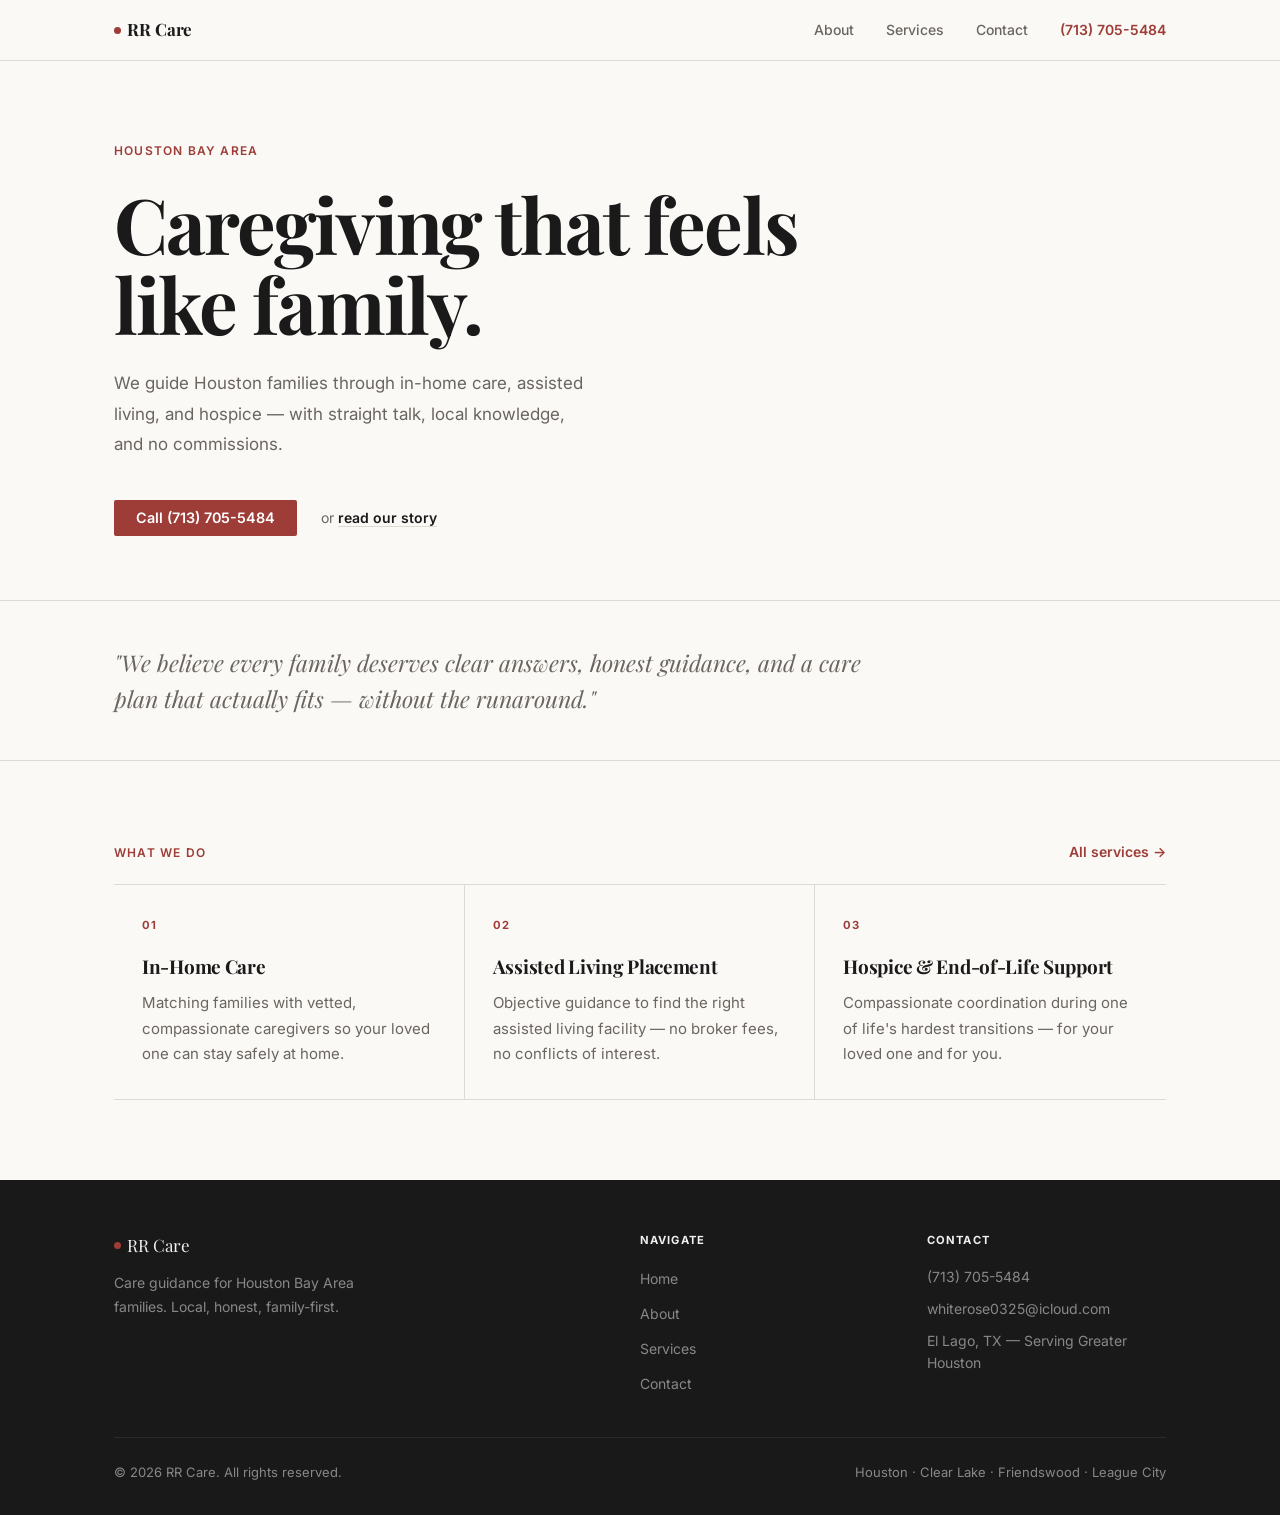
==== index.html @ 2199e76c "Redesign: clean editorial layout replacing Tailwind vibe-code aesthetic Rewrote all HTML and CSS fro" ====
<!DOCTYPE html>
<html lang="en">
<head>
  <meta charset="UTF-8" />
  <meta name="viewport" content="width=device-width, initial-scale=1.0" />
  <title>RR Care — Houston Senior Care Specialists</title>
  <meta name="description" content="RR Care connects Houston families with trusted in-home care, assisted living, and hospice support. Family-guided, locally rooted." />
  <meta name="robots" content="index, follow" />
  <link rel="preconnect" href="https://fonts.googleapis.com" />
  <link rel="preconnect" href="https://fonts.gstatic.com" crossorigin />
  <link href="https://fonts.googleapis.com/css2?family=Playfair+Display:ital,wght@0,700;0,800;1,400;1,700&family=Inter:wght@400;500;600&display=swap" rel="stylesheet" />
  <link rel="stylesheet" href="style.css" />
  <script type="application/ld+json">
  {
    "@context": "https://schema.org",
    "@type": "LocalBusiness",
    "name": "RR Care",
    "description": "Senior care guidance for Houston Bay Area families.",
    "telephone": "+17137055484",
    "email": "whiterose0325@icloud.com",
    "address": {
      "@type": "PostalAddress",
      "addressLocality": "El Lago",
      "addressRegion": "TX",
      "addressCountry": "US"
    },
    "areaServed": "Greater Houston"
  }
  </script>
</head>
<body>

  <nav class="nav">
    <div class="container">
      <div class="nav__row">
        <a href="index.html" class="nav__logo">
          <span class="nav__dot"></span>RR Care
        </a>
        <div class="nav__links">
          <a href="about.html" class="nav__link">About</a>
          <a href="services.html" class="nav__link">Services</a>
          <a href="contact.html" class="nav__link">Contact</a>
          <a href="tel:+17137055484" class="nav__phone">(713) 705-5484</a>
        </div>
        <button class="nav__toggle" id="menuBtn" aria-label="Open menu">
          <span></span><span></span><span></span>
        </button>
      </div>
      <div class="nav__mobile" id="mobileMenu">
        <a href="about.html" class="nav__mobile-link">About</a>
        <a href="services.html" class="nav__mobile-link">Services</a>
        <a href="contact.html" class="nav__mobile-link">Contact</a>
        <a href="tel:+17137055484" class="nav__mobile-link">(713) 705-5484</a>
      </div>
    </div>
  </nav>

  <main>

    <section class="hero">
      <div class="container">
        <p class="eyebrow hero__eyebrow">Houston Bay Area</p>
        <h1 class="hero__h1">Caregiving that feels like family.</h1>
        <p class="hero__sub">We guide Houston families through in-home care, assisted living, and hospice — with straight talk, local knowledge, and no commissions.</p>
        <div class="hero__actions">
          <a href="tel:+17137055484" class="btn btn-primary">Call (713) 705-5484</a>
          <span class="hero__or">or <a href="about.html">read our story</a></span>
        </div>
      </div>
    </section>

    <section class="mission">
      <div class="container">
        <p class="mission__quote">"We believe every family deserves clear answers, honest guidance, and a care plan that actually fits — without the runaround."</p>
      </div>
    </section>

    <section class="section">
      <div class="container">
        <div class="svcs-hdr">
          <span class="eyebrow">What we do</span>
          <a href="services.html" class="btn-ghost">All services</a>
        </div>
        <div class="services-grid">
          <div class="svc-card">
            <p class="svc-card__num">01</p>
            <h3 class="svc-card__title">In-Home Care</h3>
            <p class="svc-card__desc">Matching families with vetted, compassionate caregivers so your loved one can stay safely at home.</p>
          </div>
          <div class="svc-card">
            <p class="svc-card__num">02</p>
            <h3 class="svc-card__title">Assisted Living Placement</h3>
            <p class="svc-card__desc">Objective guidance to find the right assisted living facility — no broker fees, no conflicts of interest.</p>
          </div>
          <div class="svc-card">
            <p class="svc-card__num">03</p>
            <h3 class="svc-card__title">Hospice &amp; End-of-Life Support</h3>
            <p class="svc-card__desc">Compassionate coordination during one of life's hardest transitions — for your loved one and for you.</p>
          </div>
        </div>
      </div>
    </section>

  </main>

  <footer class="footer">
    <div class="container">
      <div class="footer__grid">
        <div>
          <div class="footer__brand"><span class="footer__dot"></span>RR Care</div>
          <p class="footer__tagline">Care guidance for Houston Bay Area families. Local, honest, family-first.</p>
        </div>
        <div>
          <p class="footer__hd">Navigate</p>
          <ul class="footer__links">
            <li><a href="index.html" class="footer__link">Home</a></li>
            <li><a href="about.html" class="footer__link">About</a></li>
            <li><a href="services.html" class="footer__link">Services</a></li>
            <li><a href="contact.html" class="footer__link">Contact</a></li>
          </ul>
        </div>
        <div>
          <p class="footer__hd">Contact</p>
          <div class="footer__contact">
            <p class="footer__contact-row"><a href="tel:+17137055484">(713) 705-5484</a></p>
            <p class="footer__contact-row"><a href="mailto:whiterose0325@icloud.com">whiterose0325@icloud.com</a></p>
            <p class="footer__contact-row">El Lago, TX &mdash; Serving Greater Houston</p>
          </div>
        </div>
      </div>
      <div class="footer__bottom">
        <p>&copy; <span id="year"></span> RR Care. All rights reserved.</p>
        <p>Houston &middot; Clear Lake &middot; Friendswood &middot; League City</p>
      </div>
    </div>
  </footer>

  <script>
    document.getElementById('year').textContent = new Date().getFullYear();
    document.getElementById('menuBtn').addEventListener('click', function () {
      document.getElementById('mobileMenu').classList.toggle('open');
    });
  </script>
</body>
</html>
---- style.css ----
/* ================================================
   RR Care — Design System
   Clean editorial layout, no framework dependency
   ================================================ */

:root {
  --bg:          #FAF9F6;
  --bg-warm:     #F2EDE6;
  --text:        #1A1A1A;
  --text-muted:  #6B6560;
  --accent:      #9E3D37;
  --accent-dark: #7D302B;
  --border:      #DDD9D3;
  --white:       #FFFFFF;

  --font-display: 'Playfair Display', Georgia, serif;
  --font-body:    'Inter', system-ui, -apple-system, sans-serif;

  --max-w:       1100px;
  --gap-section: 5rem;
}

/* ---- Reset ---- */
*, *::before, *::after { box-sizing: border-box; margin: 0; padding: 0; }
html { font-size: 16px; scroll-behavior: smooth; }
body {
  font-family: var(--font-body);
  color: var(--text);
  background: var(--bg);
  line-height: 1.6;
  -webkit-font-smoothing: antialiased;
}
img, svg { display: block; max-width: 100%; }
a { color: inherit; text-decoration: none; }
ul { list-style: none; }
button { cursor: pointer; border: none; background: none; font: inherit; }
h1, h2, h3, h4 {
  font-family: var(--font-display);
  line-height: 1.1;
  font-weight: 700;
  letter-spacing: -0.015em;
}

/* ---- Utilities ---- */
.eyebrow {
  font-size: 0.75rem;
  font-weight: 600;
  letter-spacing: 0.1em;
  text-transform: uppercase;
  color: var(--accent);
}
.muted  { color: var(--text-muted); }
.small  { font-size: 0.875rem; }
.container {
  max-width: var(--max-w);
  margin: 0 auto;
  padding: 0 1.5rem;
}
.section    { padding: var(--gap-section) 0; }
.section-sm { padding: 2.5rem 0; }
.divider    { border: none; border-top: 1px solid var(--border); }

/* ================================================
   Navigation
   ================================================ */
.nav {
  position: sticky;
  top: 0;
  z-index: 50;
  background: var(--bg);
  border-bottom: 1px solid var(--border);
}
.nav__row {
  display: flex;
  align-items: center;
  justify-content: space-between;
  height: 3.75rem;
}
.nav__logo {
  font-family: var(--font-display);
  font-size: 1.0625rem;
  font-weight: 700;
  letter-spacing: -0.01em;
  display: flex;
  align-items: center;
  gap: 0.4rem;
}
.nav__dot {
  width: 7px; height: 7px;
  border-radius: 50%;
  background: var(--accent);
  flex-shrink: 0;
}
.nav__links {
  display: flex;
  align-items: center;
  gap: 2rem;
}
.nav__link {
  font-size: 0.875rem;
  font-weight: 500;
  color: var(--text-muted);
  transition: color 0.15s;
}
.nav__link:hover, .nav__link.active { color: var(--text); }
.nav__phone {
  font-size: 0.875rem;
  font-weight: 600;
  color: var(--accent);
  transition: opacity 0.15s;
}
.nav__phone:hover { opacity: 0.75; }
.nav__toggle {
  display: none;
  flex-direction: column;
  justify-content: center;
  gap: 5px;
  width: 2rem; height: 2rem;
  padding: 4px;
}
.nav__toggle span { display: block; height: 1.5px; background: var(--text); }
.nav__mobile {
  display: none;
  flex-direction: column;
  border-top: 1px solid var(--border);
  padding: 0.75rem 0;
}
.nav__mobile.open { display: flex; }
.nav__mobile-link {
  padding: 0.625rem 0;
  font-size: 0.9375rem;
  font-weight: 500;
  color: var(--text-muted);
  border-bottom: 1px solid var(--border);
  transition: color 0.15s;
}
.nav__mobile-link:hover { color: var(--text); }
.nav__mobile-link:last-child {
  border-bottom: none;
  color: var(--accent);
  font-weight: 600;
}

@media (max-width: 680px) {
  .nav__links { display: none; }
  .nav__toggle { display: flex; }
}

/* ================================================
   Buttons
   ================================================ */
.btn {
  display: inline-flex;
  align-items: center;
  gap: 0.5rem;
  padding: 0.6875rem 1.375rem;
  font-size: 0.9rem;
  font-weight: 600;
  line-height: 1;
  border-radius: 2px;
  transition: background 0.15s, color 0.15s, border-color 0.15s;
}
.btn-primary { background: var(--accent); color: var(--white); }
.btn-primary:hover { background: var(--accent-dark); }
.btn-outline { border: 1.5px solid var(--text); color: var(--text); }
.btn-outline:hover { background: var(--text); color: var(--white); }
.btn-ghost {
  font-size: 0.875rem;
  font-weight: 600;
  color: var(--accent);
  transition: opacity 0.15s;
}
.btn-ghost::after { content: ' \2192'; }
.btn-ghost:hover { opacity: 0.7; }

/* ================================================
   Hero
   ================================================ */
.hero {
  padding: 5rem 0 4rem;
  border-bottom: 1px solid var(--border);
}
.hero__eyebrow { margin-bottom: 1.5rem; }
.hero__h1 {
  font-size: clamp(2.75rem, 6vw, 5rem);
  line-height: 1.04;
  letter-spacing: -0.025em;
  max-width: 14ch;
  margin-bottom: 1.5rem;
}
.hero__sub {
  font-size: 1.0625rem;
  color: var(--text-muted);
  max-width: 44ch;
  line-height: 1.8;
  margin-bottom: 2.5rem;
}
.hero__actions {
  display: flex;
  align-items: center;
  gap: 1.5rem;
  flex-wrap: wrap;
}
.hero__or {
  font-size: 0.875rem;
  color: var(--text-muted);
}
.hero__or a {
  font-weight: 600;
  color: var(--text);
  text-decoration: underline;
  text-decoration-color: var(--border);
  text-underline-offset: 3px;
}
.hero__or a:hover { color: var(--accent); }

/* ================================================
   Mission strip
   ================================================ */
.mission {
  padding: 2.75rem 0;
  border-bottom: 1px solid var(--border);
}
.mission__quote {
  font-family: var(--font-display);
  font-style: italic;
  font-size: clamp(1.125rem, 2.5vw, 1.4375rem);
  color: var(--text-muted);
  max-width: 60ch;
  line-height: 1.55;
}

/* ================================================
   Services preview (homepage)
   ================================================ */
.svcs-hdr {
  display: flex;
  align-items: baseline;
  justify-content: space-between;
  padding-bottom: 1.25rem;
  border-bottom: 1px solid var(--border);
  flex-wrap: wrap;
  gap: 1rem;
}
.services-grid {
  display: grid;
  grid-template-columns: repeat(3, 1fr);
}
.svc-card {
  padding: 2rem 1.75rem;
  border-right: 1px solid var(--border);
  border-bottom: 1px solid var(--border);
  transition: background 0.18s;
}
.svc-card:last-child { border-right: none; }
.svc-card:hover { background: var(--bg-warm); }
.svc-card__num {
  font-size: 0.7rem;
  font-weight: 700;
  letter-spacing: 0.1em;
  color: var(--accent);
  margin-bottom: 1.25rem;
}
.svc-card__title {
  font-family: var(--font-display);
  font-size: 1.1875rem;
  margin-bottom: 0.75rem;
  line-height: 1.25;
}
.svc-card__desc {
  font-size: 0.9375rem;
  color: var(--text-muted);
  line-height: 1.7;
}

/* ================================================
   Page header (inner pages)
   ================================================ */
.page-hdr {
  padding: 3.5rem 0 3rem;
  border-bottom: 1px solid var(--border);
}
.breadcrumb {
  font-size: 0.8125rem;
  color: var(--text-muted);
  margin-bottom: 1.125rem;
  display: flex;
  align-items: center;
  gap: 0.5rem;
}
.breadcrumb a:hover { color: var(--text); }
.page-hdr__h1 {
  font-size: clamp(2rem, 4vw, 3.125rem);
  letter-spacing: -0.02em;
  max-width: 18ch;
  line-height: 1.08;
}
.page-hdr__sub {
  margin-top: 1rem;
  font-size: 1.0625rem;
  color: var(--text-muted);
  max-width: 50ch;
  line-height: 1.75;
}

/* ================================================
   About page
   ================================================ */
.founder-grid {
  display: grid;
  grid-template-columns: 1fr 1fr;
  gap: 4.5rem;
  align-items: start;
}
.founder-label {
  font-size: 0.75rem;
  font-weight: 600;
  letter-spacing: 0.1em;
  text-transform: uppercase;
  color: var(--accent);
  margin-bottom: 1.25rem;
}
.founder-h2 {
  font-size: clamp(1.5rem, 3vw, 2.125rem);
  margin-bottom: 1.5rem;
}
.founder-body {
  font-size: 1rem;
  color: var(--text-muted);
  line-height: 1.85;
}
.founder-body p + p { margin-top: 1.25rem; }
.founder-img {
  aspect-ratio: 3 / 4;
  background: var(--bg-warm);
  border: 1px solid var(--border);
  display: flex;
  align-items: center;
  justify-content: center;
  font-size: 0.875rem;
  color: var(--text-muted);
  text-align: center;
  padding: 2rem;
}

.values-grid {
  display: grid;
  grid-template-columns: 1fr 1fr;
  border-top: 1px solid var(--border);
  border-left: 1px solid var(--border);
}
.values-hdr {
  display: flex;
  align-items: baseline;
  justify-content: space-between;
  margin-bottom: 2.5rem;
  flex-wrap: wrap;
  gap: 1rem;
}
.values-hdr h2 { font-size: clamp(1.5rem, 3vw, 2.125rem); }
.val-item {
  padding: 2.25rem 2rem;
  border-right: 1px solid var(--border);
  border-bottom: 1px solid var(--border);
}
.val-item__num {
  font-size: 0.7rem;
  font-weight: 700;
  letter-spacing: 0.1em;
  color: var(--accent);
  margin-bottom: 1rem;
}
.val-item__title {
  font-family: var(--font-display);
  font-size: 1.125rem;
  margin-bottom: 0.625rem;
}
.val-item__desc {
  font-size: 0.9375rem;
  color: var(--text-muted);
  line-height: 1.7;
}

/* ================================================
   Services page
   ================================================ */
.service-list {
  display: grid;
  grid-template-columns: 1fr 1fr;
  border-top: 1px solid var(--border);
  border-left: 1px solid var(--border);
}
.svc-item {
  padding: 2.25rem 2rem;
  border-right: 1px solid var(--border);
  border-bottom: 1px solid var(--border);
  transition: background 0.18s;
}
.svc-item:hover { background: var(--bg-warm); }
.svc-item__title {
  font-family: var(--font-display);
  font-size: 1.25rem;
  margin-bottom: 0.875rem;
}
.svc-item__desc {
  font-size: 0.9375rem;
  color: var(--text-muted);
  line-height: 1.75;
  margin-bottom: 1.25rem;
}
.svc-item__for-label {
  font-size: 0.7rem;
  font-weight: 700;
  letter-spacing: 0.1em;
  text-transform: uppercase;
  color: var(--text-muted);
  margin-bottom: 0.375rem;
}
.svc-item__for-text {
  font-size: 0.875rem;
  color: var(--text);
  line-height: 1.55;
}

/* ================================================
   CTA banner (dark)
   ================================================ */
.cta-dark { background: #1A1A1A; padding: 4rem 0; }
.cta-dark__inner {
  display: flex;
  align-items: center;
  justify-content: space-between;
  gap: 2rem;
  flex-wrap: wrap;
}
.cta-dark__h2 {
  font-family: var(--font-display);
  font-size: clamp(1.5rem, 3vw, 2.125rem);
  color: #F5F5F5;
  margin-bottom: 0.5rem;
}
.cta-dark__sub { color: #888; font-size: 0.9375rem; }

/* ================================================
   Contact page
   ================================================ */
.contact-layout {
  display: grid;
  grid-template-columns: 1fr 1fr;
  gap: 5rem;
  align-items: start;
}
.contact-label {
  font-size: 0.75rem;
  font-weight: 600;
  letter-spacing: 0.1em;
  text-transform: uppercase;
  color: var(--text-muted);
  margin-bottom: 0.5rem;
}
.contact-phone {
  font-family: var(--font-display);
  font-size: clamp(2rem, 4vw, 2.875rem);
  font-weight: 700;
  color: var(--accent);
  letter-spacing: -0.025em;
  line-height: 1;
  margin-bottom: 0.625rem;
}
.contact-phone a:hover { opacity: 0.8; }
.contact-avail {
  font-size: 0.9375rem;
  color: var(--text-muted);
  margin-bottom: 2.5rem;
}

.steps { display: flex; flex-direction: column; }
.step {
  display: grid;
  grid-template-columns: 2.5rem 1fr;
  gap: 0.875rem;
  padding: 1.25rem 0;
  border-bottom: 1px solid var(--border);
}
.step:first-child { border-top: 1px solid var(--border); }
.step__num {
  font-size: 0.7rem;
  font-weight: 700;
  letter-spacing: 0.08em;
  color: var(--accent);
  padding-top: 3px;
}
.step__title { font-weight: 600; font-size: 0.9375rem; margin-bottom: 0.25rem; }
.step__desc { font-size: 0.875rem; color: var(--text-muted); line-height: 1.65; }

.form-section-label {
  font-size: 0.75rem;
  font-weight: 600;
  letter-spacing: 0.1em;
  text-transform: uppercase;
  color: var(--text-muted);
  margin-bottom: 1.5rem;
}
.contact-form { display: flex; flex-direction: column; gap: 1.25rem; }
.field { display: flex; flex-direction: column; gap: 0.375rem; }
.label { font-size: 0.8125rem; font-weight: 600; letter-spacing: 0.02em; }
.label-opt { font-weight: 400; color: #bbb; }
.input, .textarea {
  width: 100%;
  padding: 0.75rem 1rem;
  font-size: 0.9375rem;
  font-family: var(--font-body);
  color: var(--text);
  background: var(--white);
  border: 1.5px solid var(--border);
  border-radius: 2px;
  outline: none;
  appearance: none;
  transition: border-color 0.15s;
}
.input:focus, .textarea:focus { border-color: var(--text); }
.textarea { resize: vertical; min-height: 7rem; line-height: 1.6; }
.input::placeholder, .textarea::placeholder { color: #bbb; }
.btn-submit { width: 100%; justify-content: center; }
.form-note {
  font-size: 0.8125rem;
  color: var(--text-muted);
  text-align: center;
}
.form-success {
  display: none;
  padding: 2.5rem 2rem;
  border: 1.5px solid var(--border);
  text-align: center;
}
.form-success.visible { display: block; }
.form-success__title {
  font-family: var(--font-display);
  font-size: 1.375rem;
  margin-bottom: 0.5rem;
}

.areas {
  border-top: 1px solid var(--border);
  padding: 2rem 0;
}
.areas__label {
  font-size: 0.75rem;
  font-weight: 600;
  letter-spacing: 0.1em;
  text-transform: uppercase;
  color: var(--text-muted);
  margin-bottom: 0.75rem;
}
.areas__list {
  font-size: 0.9375rem;
  color: var(--text-muted);
  line-height: 1.7;
}

/* ================================================
   Footer
   ================================================ */
.footer { background: #191919; color: #888; padding: 3.25rem 0 2rem; }
.footer__grid {
  display: grid;
  grid-template-columns: 2fr 1fr 1fr;
  gap: 3rem;
  padding-bottom: 2.5rem;
  border-bottom: 1px solid #2A2A2A;
  margin-bottom: 1.5rem;
}
.footer__brand {
  font-family: var(--font-display);
  font-size: 1.0625rem;
  color: #F0F0F0;
  margin-bottom: 0.75rem;
  display: flex;
  align-items: center;
  gap: 0.4rem;
}
.footer__dot { width: 7px; height: 7px; border-radius: 50%; background: var(--accent); }
.footer__tagline { font-size: 0.875rem; line-height: 1.7; max-width: 28ch; }
.footer__hd {
  font-size: 0.7rem;
  font-weight: 700;
  letter-spacing: 0.1em;
  text-transform: uppercase;
  color: #F0F0F0;
  margin-bottom: 1rem;
}
.footer__links { display: flex; flex-direction: column; gap: 0.6rem; }
.footer__link { font-size: 0.875rem; transition: color 0.15s; }
.footer__link:hover { color: #F0F0F0; }
.footer__contact { display: flex; flex-direction: column; gap: 0.6rem; }
.footer__contact-row { font-size: 0.875rem; line-height: 1.6; }
.footer__contact-row a:hover { color: #F0F0F0; }
.footer__bottom {
  display: flex;
  justify-content: space-between;
  align-items: center;
  font-size: 0.8125rem;
  flex-wrap: wrap;
  gap: 0.5rem;
}

/* ================================================
   Responsive
   ================================================ */
@media (max-width: 860px) {
  .founder-grid { grid-template-columns: 1fr; gap: 2.5rem; }
  .contact-layout { grid-template-columns: 1fr; gap: 3rem; }
  .footer__grid { grid-template-columns: 1fr 1fr; }
  .footer__grid > :first-child { grid-column: 1 / -1; }
}

@media (max-width: 600px) {
  :root { --gap-section: 3rem; }
  .services-grid { grid-template-columns: 1fr; }
  .svc-card { border-right: none; }
  .service-list { grid-template-columns: 1fr; }
  .svc-item { border-right: none; }
  .values-grid { grid-template-columns: 1fr; }
  .val-item { border-right: none; }
  .hero__actions { flex-direction: column; align-items: flex-start; gap: 1rem; }
  .footer__grid { grid-template-columns: 1fr; gap: 2rem; }
  .cta-dark__inner { flex-direction: column; align-items: flex-start; }
}
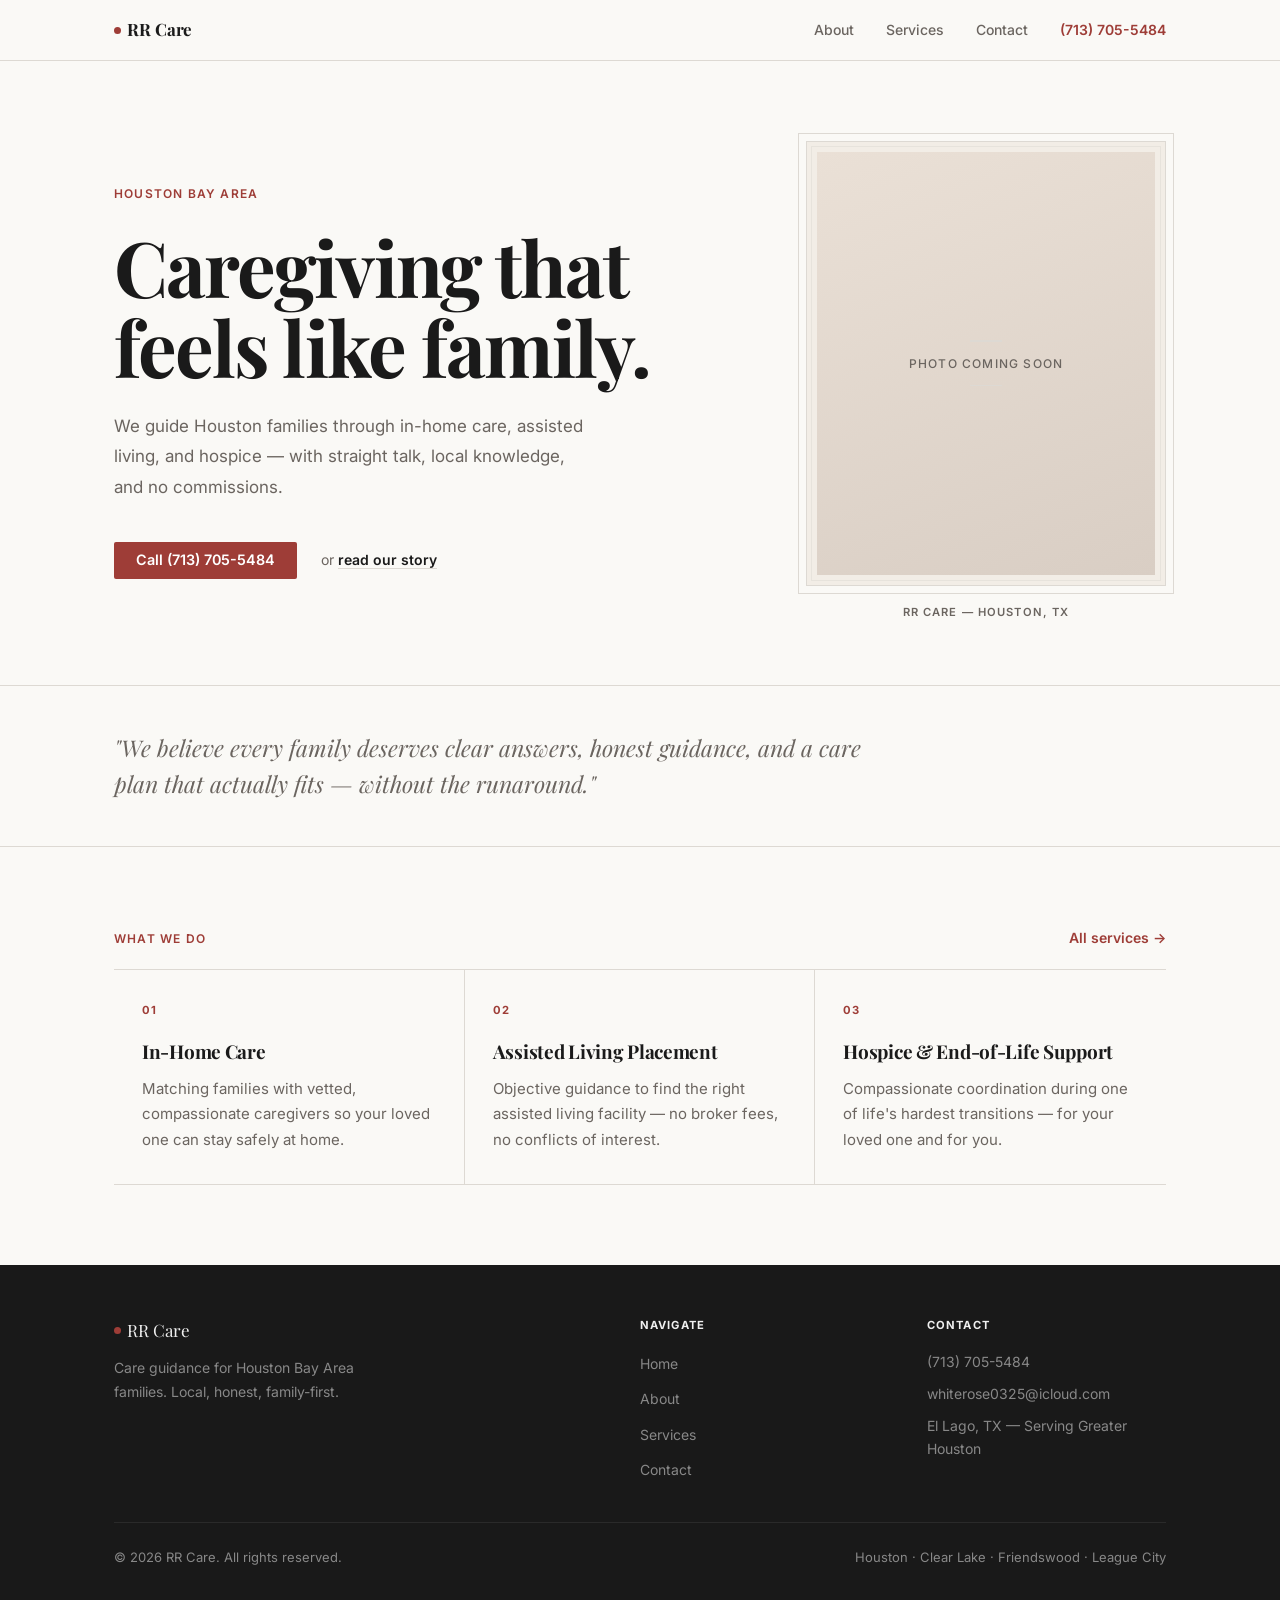
==== commit a64ee7c3: "Add load/scroll animations and hero picture frame - CSS keyframe animations on nav, hero elements, a" ====
--- a/index.html
+++ b/index.html
@@ -42,7 +42,7 @@
           <a href="contact.html" class="nav__link">Contact</a>
           <a href="tel:+17137055484" class="nav__phone">(713) 705-5484</a>
         </div>
-        <button class="nav__toggle" id="menuBtn" aria-label="Open menu">
+        <button class="nav__toggle" id="menuBtn" aria-label="Open menu" aria-expanded="false">
           <span></span><span></span><span></span>
         </button>
       </div>
@@ -59,17 +59,40 @@
 
     <section class="hero">
       <div class="container">
-        <p class="eyebrow hero__eyebrow">Houston Bay Area</p>
-        <h1 class="hero__h1">Caregiving that feels like family.</h1>
-        <p class="hero__sub">We guide Houston families through in-home care, assisted living, and hospice — with straight talk, local knowledge, and no commissions.</p>
-        <div class="hero__actions">
-          <a href="tel:+17137055484" class="btn btn-primary">Call (713) 705-5484</a>
-          <span class="hero__or">or <a href="about.html">read our story</a></span>
+        <div class="hero__layout">
+
+          <div class="hero__content">
+            <p class="eyebrow hero__eyebrow">Houston Bay Area</p>
+            <h1 class="hero__h1">Caregiving that feels like family.</h1>
+            <p class="hero__sub">We guide Houston families through in-home care, assisted living, and hospice — with straight talk, local knowledge, and no commissions.</p>
+            <div class="hero__actions">
+              <a href="tel:+17137055484" class="btn btn-primary">Call (713) 705-5484</a>
+              <span class="hero__or">or <a href="about.html">read our story</a></span>
+            </div>
+          </div>
+
+          <div class="hero__frame-wrap">
+            <div class="photo-frame">
+              <div class="photo-frame__inner">
+                <!--
+                  To add a real photo, replace everything inside photo-frame__inner with:
+                  <img src="your-photo.jpg" alt="RR Care founder" />
+                -->
+                <div class="photo-frame__placeholder">
+                  <div class="photo-frame__placeholder-line"></div>
+                  <p class="photo-frame__placeholder-text">Photo coming soon</p>
+                  <div class="photo-frame__placeholder-line"></div>
+                </div>
+              </div>
+            </div>
+            <p class="photo-frame__caption">RR Care &mdash; Houston, TX</p>
+          </div>
+
         </div>
       </div>
     </section>
 
-    <section class="mission">
+    <section class="mission" data-reveal>
       <div class="container">
         <p class="mission__quote">"We believe every family deserves clear answers, honest guidance, and a care plan that actually fits — without the runaround."</p>
       </div>
@@ -77,22 +100,22 @@
 
     <section class="section">
       <div class="container">
-        <div class="svcs-hdr">
+        <div class="svcs-hdr" data-reveal>
           <span class="eyebrow">What we do</span>
           <a href="services.html" class="btn-ghost">All services</a>
         </div>
         <div class="services-grid">
-          <div class="svc-card">
+          <div class="svc-card" data-reveal data-delay="1">
             <p class="svc-card__num">01</p>
             <h3 class="svc-card__title">In-Home Care</h3>
             <p class="svc-card__desc">Matching families with vetted, compassionate caregivers so your loved one can stay safely at home.</p>
           </div>
-          <div class="svc-card">
+          <div class="svc-card" data-reveal data-delay="2">
             <p class="svc-card__num">02</p>
             <h3 class="svc-card__title">Assisted Living Placement</h3>
             <p class="svc-card__desc">Objective guidance to find the right assisted living facility — no broker fees, no conflicts of interest.</p>
           </div>
-          <div class="svc-card">
+          <div class="svc-card" data-reveal data-delay="3">
             <p class="svc-card__num">03</p>
             <h3 class="svc-card__title">Hospice &amp; End-of-Life Support</h3>
             <p class="svc-card__desc">Compassionate coordination during one of life's hardest transitions — for your loved one and for you.</p>
@@ -103,7 +126,7 @@
 
   </main>
 
-  <footer class="footer">
+  <footer class="footer" data-reveal>
     <div class="container">
       <div class="footer__grid">
         <div>
@@ -129,17 +152,12 @@
         </div>
       </div>
       <div class="footer__bottom">
-        <p>&copy; <span id="year"></span> RR Care. All rights reserved.</p>
+        <p>&copy; <span data-year></span> RR Care. All rights reserved.</p>
         <p>Houston &middot; Clear Lake &middot; Friendswood &middot; League City</p>
       </div>
     </div>
   </footer>
 
-  <script>
-    document.getElementById('year').textContent = new Date().getFullYear();
-    document.getElementById('menuBtn').addEventListener('click', function () {
-      document.getElementById('mobileMenu').classList.toggle('open');
-    });
-  </script>
+  <script src="main.js"></script>
 </body>
 </html>
--- a/style.css
+++ b/style.css
@@ -605,8 +605,150 @@
 }
 
 /* ================================================
+   Hero two-column layout + picture frame
+   ================================================ */
+.hero__layout {
+  display: grid;
+  grid-template-columns: 1fr 360px;
+  gap: 4.5rem;
+  align-items: center;
+}
+
+/* Photo frame */
+.hero__frame-wrap { position: relative; }
+.photo-frame {
+  position: relative;
+  padding: 10px;
+  background: var(--bg-warm);
+  border: 1.5px solid var(--border);
+}
+.photo-frame::before {
+  content: '';
+  position: absolute;
+  inset: -9px;
+  border: 1px solid var(--border);
+  pointer-events: none;
+}
+.photo-frame::after {
+  content: '';
+  position: absolute;
+  inset: 4px;
+  border: 1px solid rgba(221,217,211,0.5);
+  pointer-events: none;
+  z-index: 1;
+}
+.photo-frame__inner {
+  aspect-ratio: 4 / 5;
+  overflow: hidden;
+  background: linear-gradient(160deg, #EAE0D6 0%, #D9CEC4 100%);
+  position: relative;
+}
+.photo-frame__inner img {
+  width: 100%; height: 100%;
+  object-fit: cover;
+  display: block;
+}
+.photo-frame__placeholder {
+  position: absolute;
+  inset: 0;
+  display: flex;
+  flex-direction: column;
+  align-items: center;
+  justify-content: center;
+  gap: 0.75rem;
+  padding: 2rem;
+}
+.photo-frame__placeholder-line {
+  width: 32px;
+  height: 1.5px;
+  background: var(--border);
+}
+.photo-frame__placeholder-text {
+  font-size: 0.75rem;
+  letter-spacing: 0.1em;
+  text-transform: uppercase;
+  color: var(--text-muted);
+  font-weight: 500;
+}
+.photo-frame__caption {
+  margin-top: 1.125rem;
+  font-size: 0.7rem;
+  font-weight: 600;
+  letter-spacing: 0.1em;
+  text-transform: uppercase;
+  color: var(--text-muted);
+  text-align: center;
+}
+
+/* ================================================
+   Animations
+   ================================================ */
+
+/* Keyframes */
+@keyframes fadeUp {
+  from { opacity: 0; transform: translateY(18px); }
+  to   { opacity: 1; transform: none; }
+}
+@keyframes fadeIn {
+  from { opacity: 0; }
+  to   { opacity: 1; }
+}
+@keyframes slideDown {
+  from { opacity: 0; transform: translateY(-6px); }
+  to   { opacity: 1; transform: none; }
+}
+
+/* Nav enters on load */
+.nav { animation: slideDown 0.45s cubic-bezier(0.16,1,0.3,1) both; }
+
+/* Hero — staggered load */
+.hero__eyebrow { animation: fadeUp 0.5s cubic-bezier(0.16,1,0.3,1) 0.05s both; }
+.hero__h1      { animation: fadeUp 0.65s cubic-bezier(0.16,1,0.3,1) 0.15s both; }
+.hero__sub     { animation: fadeUp 0.55s cubic-bezier(0.16,1,0.3,1) 0.28s both; }
+.hero__actions { animation: fadeUp 0.55s cubic-bezier(0.16,1,0.3,1) 0.4s both; }
+.hero__frame-wrap { animation: fadeIn 0.9s ease 0.2s both; }
+
+/* Inner page header — staggered load */
+.page-hdr .breadcrumb  { animation: fadeUp 0.45s ease 0.05s both; }
+.page-hdr .page-hdr__h1 { animation: fadeUp 0.6s cubic-bezier(0.16,1,0.3,1) 0.12s both; }
+.page-hdr .page-hdr__sub { animation: fadeUp 0.55s ease 0.22s both; }
+
+/* Scroll reveal — applied via JS IntersectionObserver */
+[data-reveal] {
+  opacity: 0;
+  transform: translateY(20px);
+  transition: opacity 0.65s ease, transform 0.65s ease;
+  transition-delay: calc(var(--d, 0) * 90ms);
+}
+[data-reveal].visible {
+  opacity: 1;
+  transform: none;
+}
+[data-delay="1"] { --d: 1; }
+[data-delay="2"] { --d: 2; }
+[data-delay="3"] { --d: 3; }
+[data-delay="4"] { --d: 4; }
+
+/* Respect reduced motion */
+@media (prefers-reduced-motion: reduce) {
+  *, *::before, *::after {
+    animation-duration: 0.01ms !important;
+    transition-duration: 0.01ms !important;
+  }
+  [data-reveal] { opacity: 1; transform: none; }
+}
+
+/* ================================================
    Responsive
    ================================================ */
+@media (max-width: 900px) {
+  .hero__layout {
+    grid-template-columns: 1fr;
+    gap: 3rem;
+  }
+  .hero__frame-wrap { max-width: 300px; }
+}
+
 @media (max-width: 860px) {
   .founder-grid { grid-template-columns: 1fr; gap: 2.5rem; }
   .contact-layout { grid-template-columns: 1fr; gap: 3rem; }
@@ -625,4 +767,5 @@
   .hero__actions { flex-direction: column; align-items: flex-start; gap: 1rem; }
   .footer__grid { grid-template-columns: 1fr; gap: 2rem; }
   .cta-dark__inner { flex-direction: column; align-items: flex-start; }
-}
+  .hero__frame-wrap { max-width: 240px; }
+}
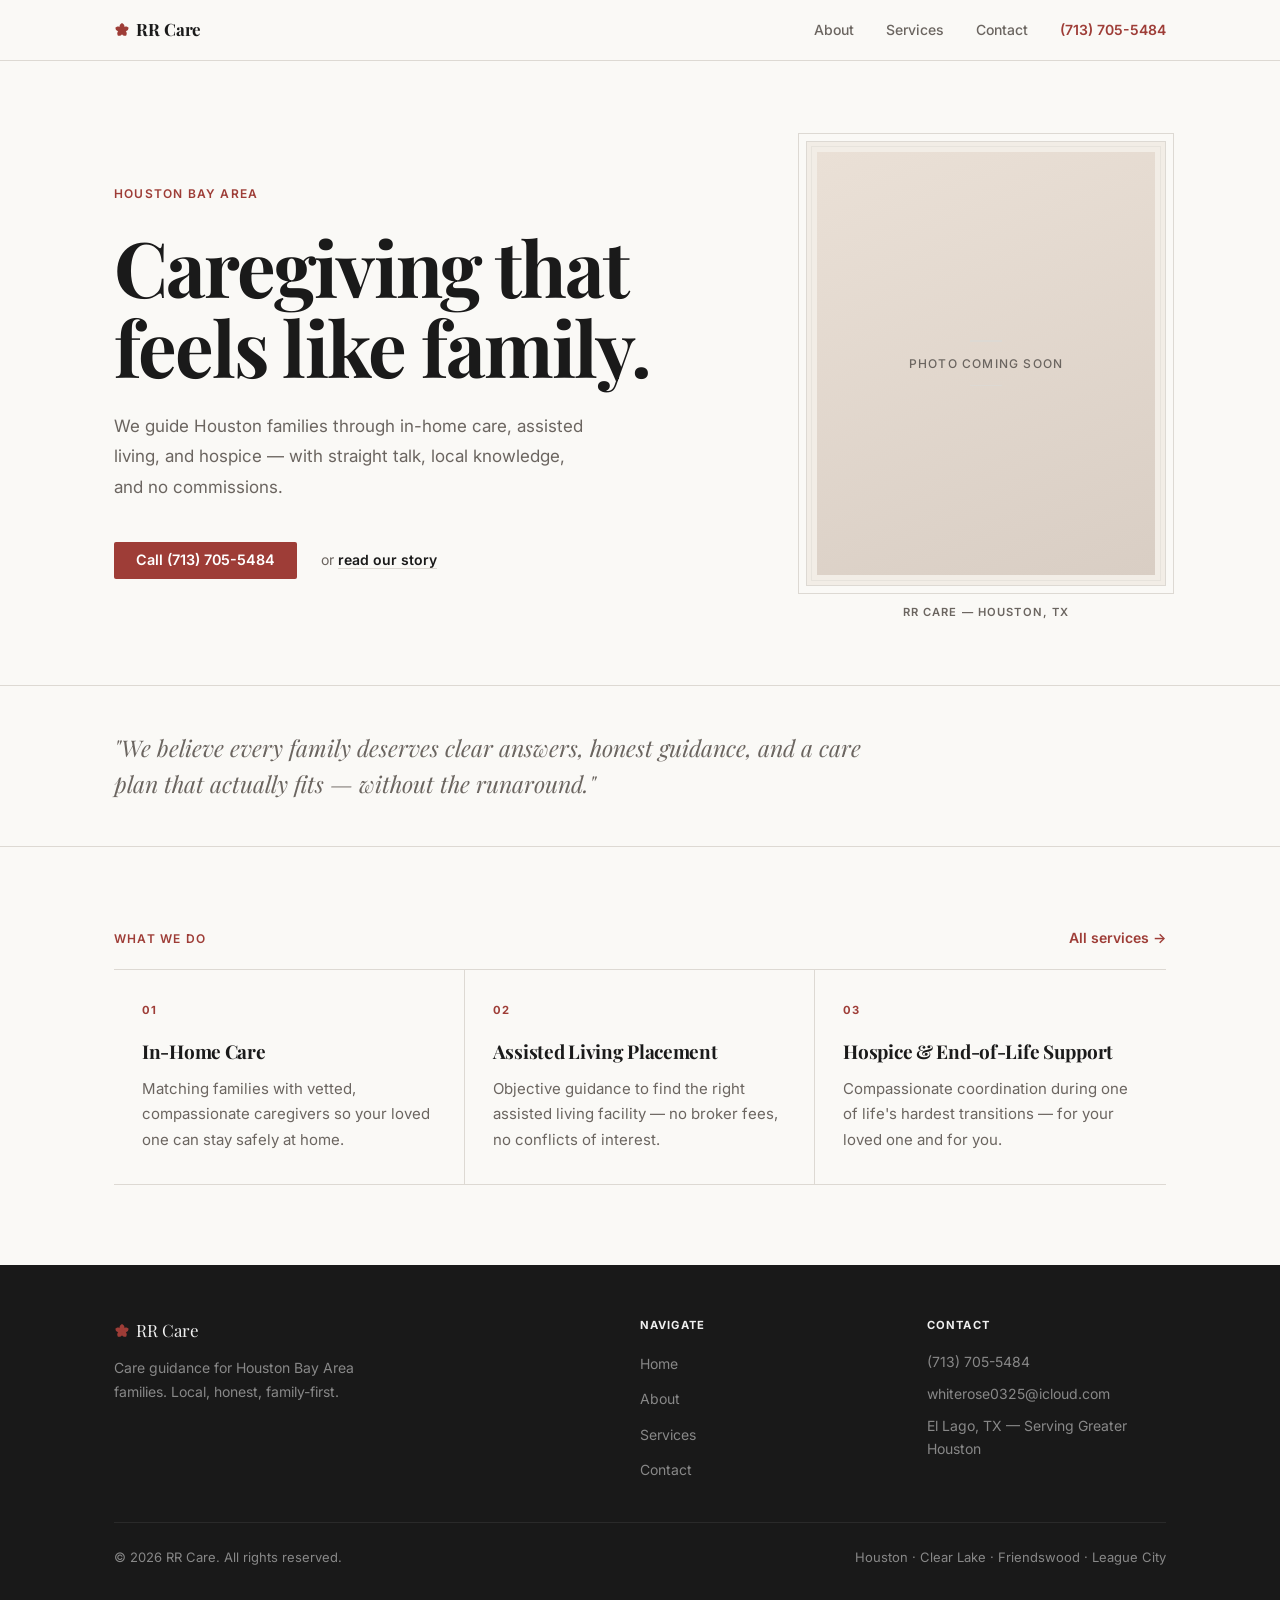
==== commit 0a7ff5a2: "Replace dot brand mark with hand-drawn SVG rose 10-path rose SVG: 5 outer petals (full opacity) + 5 " ====
--- a/index.html
+++ b/index.html
@@ -29,12 +29,31 @@
   </script>
 </head>
 <body>
+<!-- Rose brand mark — referenced throughout as <svg class="rose-icon"><use href="#rose-mark"/></svg> -->
+<svg style="display:none" aria-hidden="true">
+  <symbol id="rose-mark" viewBox="0 0 32 32">
+    <!-- 5 outer petals -->
+    <path fill="currentColor" d="M14.5 15.5C10 12 9.5 5 16 2C22.5 5 22 12 17.5 15.5Z"/>
+    <path fill="currentColor" d="M14.5 15.5C10 12 9.5 5 16 2C22.5 5 22 12 17.5 15.5Z" transform="rotate(72 16 16)"/>
+    <path fill="currentColor" d="M14.5 15.5C10 12 9.5 5 16 2C22.5 5 22 12 17.5 15.5Z" transform="rotate(144 16 16)"/>
+    <path fill="currentColor" d="M14.5 15.5C10 12 9.5 5 16 2C22.5 5 22 12 17.5 15.5Z" transform="rotate(216 16 16)"/>
+    <path fill="currentColor" d="M14.5 15.5C10 12 9.5 5 16 2C22.5 5 22 12 17.5 15.5Z" transform="rotate(288 16 16)"/>
+    <!-- 5 inner petals, offset 36° -->
+    <path fill="currentColor" opacity="0.65" d="M15.2 14.8C13 13 12.5 10 16 9C19.5 10 19 13 16.8 14.8Z" transform="rotate(36 16 16)"/>
+    <path fill="currentColor" opacity="0.65" d="M15.2 14.8C13 13 12.5 10 16 9C19.5 10 19 13 16.8 14.8Z" transform="rotate(108 16 16)"/>
+    <path fill="currentColor" opacity="0.65" d="M15.2 14.8C13 13 12.5 10 16 9C19.5 10 19 13 16.8 14.8Z" transform="rotate(180 16 16)"/>
+    <path fill="currentColor" opacity="0.65" d="M15.2 14.8C13 13 12.5 10 16 9C19.5 10 19 13 16.8 14.8Z" transform="rotate(252 16 16)"/>
+    <path fill="currentColor" opacity="0.65" d="M15.2 14.8C13 13 12.5 10 16 9C19.5 10 19 13 16.8 14.8Z" transform="rotate(324 16 16)"/>
+    <!-- Center -->
+    <circle cx="16" cy="16" r="2.5" fill="currentColor"/>
+  </symbol>
+</svg>
 
   <nav class="nav">
     <div class="container">
       <div class="nav__row">
         <a href="index.html" class="nav__logo">
-          <span class="nav__dot"></span>RR Care
+          <svg class="rose-icon" aria-hidden="true"><use href="#rose-mark"/></svg>RR Care
         </a>
         <div class="nav__links">
           <a href="about.html" class="nav__link">About</a>
@@ -130,7 +149,7 @@
     <div class="container">
       <div class="footer__grid">
         <div>
-          <div class="footer__brand"><span class="footer__dot"></span>RR Care</div>
+          <div class="footer__brand"><svg class="rose-icon" aria-hidden="true"><use href="#rose-mark"/></svg>RR Care</div>
           <p class="footer__tagline">Care guidance for Houston Bay Area families. Local, honest, family-first.</p>
         </div>
         <div>
--- a/style.css
+++ b/style.css
@@ -85,11 +85,12 @@
   align-items: center;
   gap: 0.4rem;
 }
-.nav__dot {
-  width: 7px; height: 7px;
-  border-radius: 50%;
-  background: var(--accent);
+.rose-icon {
+  width: 16px;
+  height: 16px;
+  color: var(--accent);
   flex-shrink: 0;
+  display: block;
 }
 .nav__links {
   display: flex;
@@ -579,7 +580,7 @@
   align-items: center;
   gap: 0.4rem;
 }
-.footer__dot { width: 7px; height: 7px; border-radius: 50%; background: var(--accent); }
+.footer .rose-icon { color: var(--accent); }
 .footer__tagline { font-size: 0.875rem; line-height: 1.7; max-width: 28ch; }
 .footer__hd {
   font-size: 0.7rem;
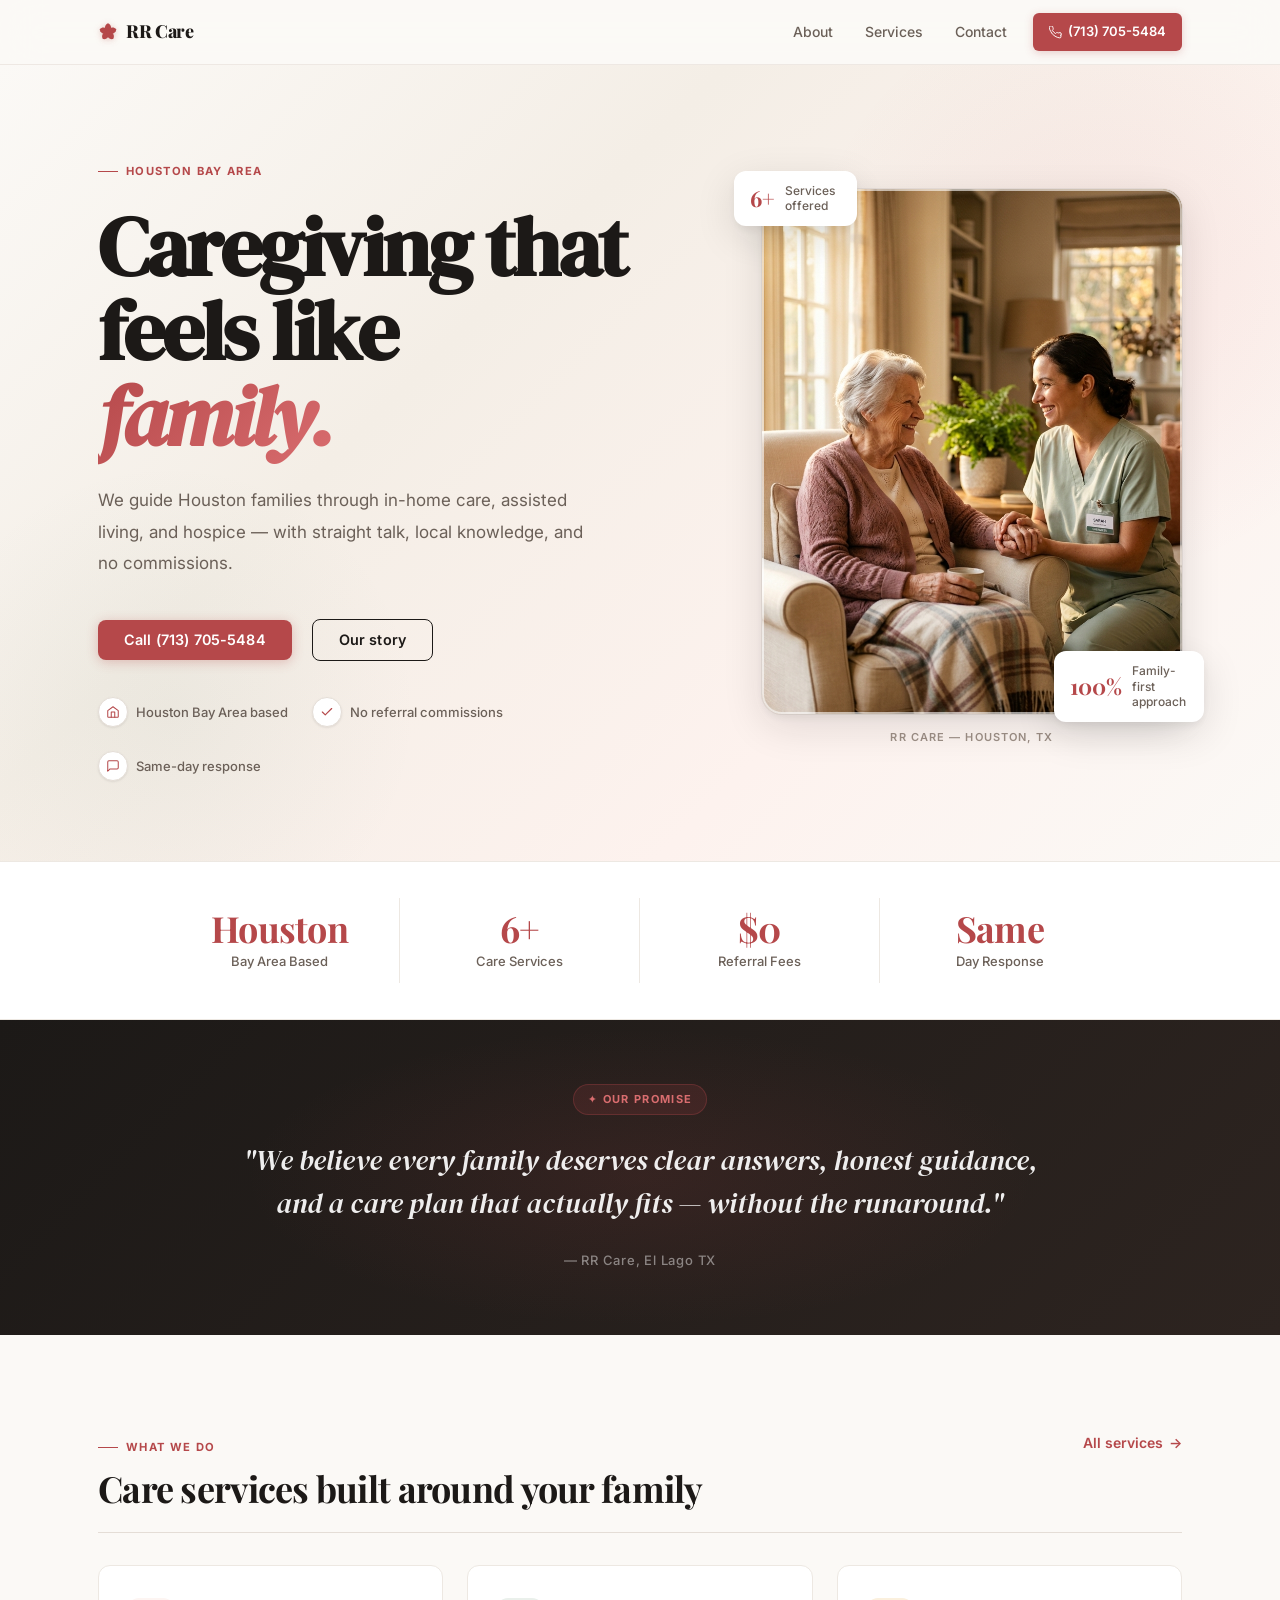
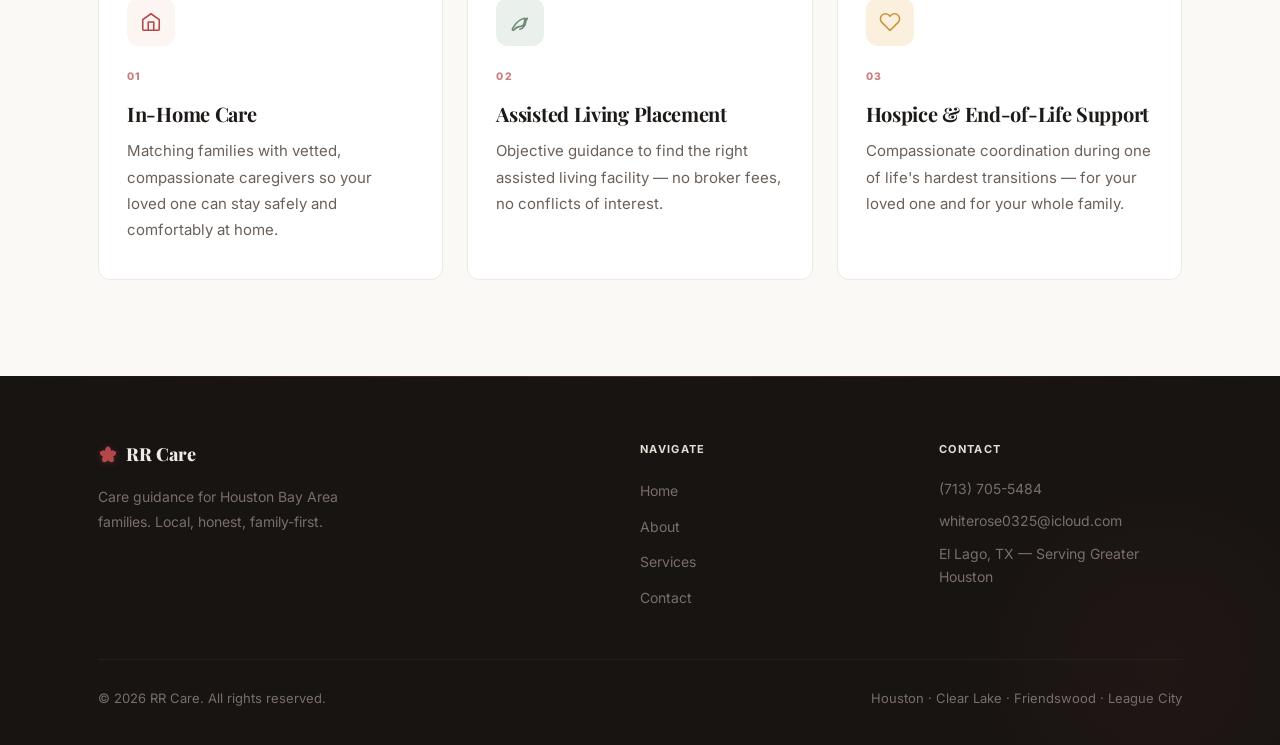
==== commit 9afb44dc: "Add hero image, trust badges, icon system, and UI polish across all pages - Replace hero placeholder" ====
--- a/index.html
+++ b/index.html
@@ -8,7 +8,7 @@
   <meta name="robots" content="index, follow" />
   <link rel="preconnect" href="https://fonts.googleapis.com" />
   <link rel="preconnect" href="https://fonts.gstatic.com" crossorigin />
-  <link href="https://fonts.googleapis.com/css2?family=Playfair+Display:ital,wght@0,700;0,800;1,400;1,700&family=Inter:wght@400;500;600&display=swap" rel="stylesheet" />
+  <link href="https://fonts.googleapis.com/css2?family=DM+Serif+Display:ital@0;1&family=Playfair+Display:ital,wght@0,700;0,800;1,400;1,700&family=Inter:wght@300;400;500;600;700&display=swap" rel="stylesheet" />
   <link rel="stylesheet" href="style.css" />
   <script type="application/ld+json">
   {
@@ -29,7 +29,7 @@
   </script>
 </head>
 <body>
-<!-- Rose brand mark — referenced throughout as <svg class="rose-icon"><use href="#rose-mark"/></svg> -->
+<!-- Rose brand mark -->
 <svg style="display:none" aria-hidden="true">
   <symbol id="rose-mark" viewBox="0 0 32 32">
     <!-- 5 outer petals -->
@@ -47,9 +47,27 @@
     <!-- Center -->
     <circle cx="16" cy="16" r="2.5" fill="currentColor"/>
   </symbol>
+  <symbol id="icon-home" viewBox="0 0 24 24" fill="none" stroke="currentColor" stroke-width="1.75" stroke-linecap="round" stroke-linejoin="round">
+    <path d="M3 9.5L12 3l9 6.5V20a1 1 0 01-1 1H4a1 1 0 01-1-1V9.5z"/><path d="M9 21V12h6v9"/>
+  </symbol>
+  <symbol id="icon-check" viewBox="0 0 24 24" fill="none" stroke="currentColor" stroke-width="2" stroke-linecap="round" stroke-linejoin="round">
+    <polyline points="20 6 9 17 4 12"/>
+  </symbol>
+  <symbol id="icon-chat" viewBox="0 0 24 24" fill="none" stroke="currentColor" stroke-width="1.75" stroke-linecap="round" stroke-linejoin="round">
+    <path d="M21 15a2 2 0 01-2 2H7l-4 4V5a2 2 0 012-2h14a2 2 0 012 2z"/>
+  </symbol>
+  <symbol id="icon-phone" viewBox="0 0 24 24" fill="none" stroke="currentColor" stroke-width="1.75" stroke-linecap="round" stroke-linejoin="round">
+    <path d="M22 16.92v3a2 2 0 01-2.18 2 19.79 19.79 0 01-8.63-3.07A19.5 19.5 0 013.09 9.98 19.79 19.79 0 01.07 1.41 2 2 0 012.06.03h3a2 2 0 012 1.72 12.84 12.84 0 00.7 2.81 2 2 0 01-.45 2.11L6.09 7.91a16 16 0 006 6l1.27-1.27a2 2 0 012.11-.45 12.84 12.84 0 002.81.7A2 2 0 0122 16.92z"/>
+  </symbol>
+  <symbol id="icon-leaf" viewBox="0 0 24 24" fill="none" stroke="currentColor" stroke-width="1.75" stroke-linecap="round" stroke-linejoin="round">
+    <path d="M17 8C8 10 5.9 16.17 3.82 19.34a1 1 0 001.64 1.15C7 19 9 17 11 17c4 0 6-3 6-7 0 0 1-2 3-2-1 2-2 3-2 5 0 3-3 6-6 7"/>
+  </symbol>
+  <symbol id="icon-heart" viewBox="0 0 24 24" fill="none" stroke="currentColor" stroke-width="1.75" stroke-linecap="round" stroke-linejoin="round">
+    <path d="M20.84 4.61a5.5 5.5 0 00-7.78 0L12 5.67l-1.06-1.06a5.5 5.5 0 00-7.78 7.78l1.06 1.06L12 21.23l7.78-7.78 1.06-1.06a5.5 5.5 0 000-7.78z"/>
+  </symbol>
 </svg>
 
-  <nav class="nav">
+  <nav class="nav" id="mainNav">
     <div class="container">
       <div class="nav__row">
         <a href="index.html" class="nav__logo">
@@ -59,7 +77,10 @@
           <a href="about.html" class="nav__link">About</a>
           <a href="services.html" class="nav__link">Services</a>
           <a href="contact.html" class="nav__link">Contact</a>
-          <a href="tel:+17137055484" class="nav__phone">(713) 705-5484</a>
+          <a href="tel:+17137055484" class="nav__phone">
+            <svg width="13" height="13" aria-hidden="true"><use href="#icon-phone"/></svg>
+            (713) 705-5484
+          </a>
         </div>
         <button class="nav__toggle" id="menuBtn" aria-label="Open menu" aria-expanded="false">
           <span></span><span></span><span></span>
@@ -82,26 +103,41 @@
 
           <div class="hero__content">
             <p class="eyebrow hero__eyebrow">Houston Bay Area</p>
-            <h1 class="hero__h1">Caregiving that feels like family.</h1>
+            <h1 class="hero__h1">Caregiving that feels like <em>family.</em></h1>
             <p class="hero__sub">We guide Houston families through in-home care, assisted living, and hospice — with straight talk, local knowledge, and no commissions.</p>
             <div class="hero__actions">
               <a href="tel:+17137055484" class="btn btn-primary">Call (713) 705-5484</a>
-              <span class="hero__or">or <a href="about.html">read our story</a></span>
+              <a href="about.html" class="btn btn-outline">Our story</a>
+            </div>
+            <div class="hero__trust">
+              <div class="trust-badge">
+                <div class="trust-badge__icon"><svg width="14" height="14" aria-hidden="true"><use href="#icon-home"/></svg></div>
+                <span>Houston Bay Area based</span>
+              </div>
+              <div class="trust-badge">
+                <div class="trust-badge__icon"><svg width="14" height="14" aria-hidden="true"><use href="#icon-check"/></svg></div>
+                <span>No referral commissions</span>
+              </div>
+              <div class="trust-badge">
+                <div class="trust-badge__icon"><svg width="14" height="14" aria-hidden="true"><use href="#icon-chat"/></svg></div>
+                <span>Same-day response</span>
+              </div>
             </div>
           </div>
 
           <div class="hero__frame-wrap">
+            <!-- Floating stat chips -->
+            <div class="hero__stat hero__stat--1" aria-hidden="true">
+              <span class="hero__stat__num">6+</span>
+              <span class="hero__stat__label">Services offered</span>
+            </div>
+            <div class="hero__stat hero__stat--2" aria-hidden="true">
+              <span class="hero__stat__num">100%</span>
+              <span class="hero__stat__label">Family-first approach</span>
+            </div>
             <div class="photo-frame">
               <div class="photo-frame__inner">
-                <!--
-                  To add a real photo, replace everything inside photo-frame__inner with:
-                  <img src="your-photo.jpg" alt="RR Care founder" />
-                -->
-                <div class="photo-frame__placeholder">
-                  <div class="photo-frame__placeholder-line"></div>
-                  <p class="photo-frame__placeholder-text">Photo coming soon</p>
-                  <div class="photo-frame__placeholder-line"></div>
-                </div>
+                <img src="hero-care.jpg" alt="Compassionate caregiver with elderly client in warm Houston home" />
               </div>
             </div>
             <p class="photo-frame__caption">RR Care &mdash; Houston, TX</p>
@@ -111,33 +147,69 @@
       </div>
     </section>
 
+    <!-- Stats bar -->
+    <div class="stats-bar" data-reveal>
+      <div class="container">
+        <div class="stats-bar__inner">
+          <div class="stat-item">
+            <div class="stat-item__num">Houston</div>
+            <div class="stat-item__label">Bay Area Based</div>
+          </div>
+          <div class="stat-item">
+            <div class="stat-item__num">6+</div>
+            <div class="stat-item__label">Care Services</div>
+          </div>
+          <div class="stat-item">
+            <div class="stat-item__num">$0</div>
+            <div class="stat-item__label">Referral Fees</div>
+          </div>
+          <div class="stat-item">
+            <div class="stat-item__num">Same</div>
+            <div class="stat-item__label">Day Response</div>
+          </div>
+        </div>
+      </div>
+    </div>
+
+    <!-- Mission strip -->
     <section class="mission" data-reveal>
       <div class="container">
-        <p class="mission__quote">"We believe every family deserves clear answers, honest guidance, and a care plan that actually fits — without the runaround."</p>
+        <div class="mission__inner">
+          <span class="mission__badge">✦ Our Promise</span>
+          <p class="mission__quote">"We believe every family deserves clear answers, honest guidance, and a care plan that actually fits — without the runaround."</p>
+          <span class="mission__author">— RR Care, El Lago TX</span>
+        </div>
       </div>
     </section>
 
+    <!-- Services preview -->
     <section class="section">
       <div class="container">
         <div class="svcs-hdr" data-reveal>
-          <span class="eyebrow">What we do</span>
+          <div>
+            <span class="eyebrow" style="margin-bottom:0.75rem; display:flex;">What we do</span>
+            <h2 class="svcs-hdr__h2">Care services built around your family</h2>
+          </div>
           <a href="services.html" class="btn-ghost">All services</a>
         </div>
         <div class="services-grid">
           <div class="svc-card" data-reveal data-delay="1">
+            <div class="svc-card__icon svc-card__icon--rose"><svg width="22" height="22" aria-hidden="true"><use href="#icon-home"/></svg></div>
             <p class="svc-card__num">01</p>
             <h3 class="svc-card__title">In-Home Care</h3>
-            <p class="svc-card__desc">Matching families with vetted, compassionate caregivers so your loved one can stay safely at home.</p>
+            <p class="svc-card__desc">Matching families with vetted, compassionate caregivers so your loved one can stay safely and comfortably at home.</p>
           </div>
           <div class="svc-card" data-reveal data-delay="2">
+            <div class="svc-card__icon svc-card__icon--sage"><svg width="22" height="22" aria-hidden="true"><use href="#icon-leaf"/></svg></div>
             <p class="svc-card__num">02</p>
             <h3 class="svc-card__title">Assisted Living Placement</h3>
             <p class="svc-card__desc">Objective guidance to find the right assisted living facility — no broker fees, no conflicts of interest.</p>
           </div>
           <div class="svc-card" data-reveal data-delay="3">
+            <div class="svc-card__icon svc-card__icon--gold"><svg width="22" height="22" aria-hidden="true"><use href="#icon-heart"/></svg></div>
             <p class="svc-card__num">03</p>
             <h3 class="svc-card__title">Hospice &amp; End-of-Life Support</h3>
-            <p class="svc-card__desc">Compassionate coordination during one of life's hardest transitions — for your loved one and for you.</p>
+            <p class="svc-card__desc">Compassionate coordination during one of life's hardest transitions — for your loved one and for your whole family.</p>
           </div>
         </div>
       </div>
--- a/style.css
+++ b/style.css
@@ -1,23 +1,46 @@
 /* ================================================
-   RR Care — Design System
-   Clean editorial layout, no framework dependency
-   ================================================ */
+   RR Care — Premium Design System v2
+   Warm, trustworthy, family-care aesthetic
+   ================================================ */
+
+@import url('https://fonts.googleapis.com/css2?family=DM+Serif+Display:ital@0;1&family=Playfair+Display:ital,wght@0,700;0,800;1,400;1,700&family=Inter:wght@300;400;500;600;700&display=swap');
 
 :root {
-  --bg:          #FAF9F6;
-  --bg-warm:     #F2EDE6;
-  --text:        #1A1A1A;
-  --text-muted:  #6B6560;
-  --accent:      #9E3D37;
-  --accent-dark: #7D302B;
-  --border:      #DDD9D3;
-  --white:       #FFFFFF;
-
+  /* Palette */
+  --bg:           #FBF9F6;
+  --bg-warm:      #F4EEE6;
+  --bg-card:      #FFFFFF;
+  --bg-rose:      #FDF5F2;
+  --text:         #1C1917;
+  --text-muted:   #6B6058;
+  --text-light:   #9D8F86;
+  --accent:       #B5484A;
+  --accent-dark:  #8E3032;
+  --accent-light: #D96D6F;
+  --accent-glow:  rgba(181,72,74,0.18);
+  --sage:         #6D8B74;
+  --sage-light:   #EAF0EB;
+  --gold:         #C9943C;
+  --gold-light:   #FBF0DD;
+  --border:       #E4DDD6;
+  --border-light: #EDE8E2;
+  --white:        #FFFFFF;
+  --shadow-sm:    0 1px 3px rgba(28,25,23,0.06), 0 1px 2px rgba(28,25,23,0.04);
+  --shadow-md:    0 4px 16px rgba(28,25,23,0.08), 0 2px 4px rgba(28,25,23,0.04);
+  --shadow-lg:    0 12px 40px rgba(28,25,23,0.12), 0 4px 8px rgba(28,25,23,0.06);
+  --shadow-accent: 0 8px 32px rgba(181,72,74,0.22);
+
+  /* Typography */
+  --font-hero:    'DM Serif Display', 'Playfair Display', Georgia, serif;
   --font-display: 'Playfair Display', Georgia, serif;
   --font-body:    'Inter', system-ui, -apple-system, sans-serif;
 
-  --max-w:       1100px;
-  --gap-section: 5rem;
+  /* Layout */
+  --max-w:        1140px;
+  --gap-section:  6rem;
+  --radius:       12px;
+  --radius-sm:    8px;
+  --radius-lg:    20px;
 }
 
 /* ---- Reset ---- */
@@ -27,8 +50,9 @@
   font-family: var(--font-body);
   color: var(--text);
   background: var(--bg);
-  line-height: 1.6;
+  line-height: 1.65;
   -webkit-font-smoothing: antialiased;
+  -moz-osx-font-smoothing: grayscale;
 }
 img, svg { display: block; max-width: 100%; }
 a { color: inherit; text-decoration: none; }
@@ -43,106 +67,161 @@
 
 /* ---- Utilities ---- */
 .eyebrow {
-  font-size: 0.75rem;
-  font-weight: 600;
-  letter-spacing: 0.1em;
+  font-size: 0.70rem;
+  font-weight: 700;
+  letter-spacing: 0.12em;
   text-transform: uppercase;
   color: var(--accent);
+  display: inline-flex;
+  align-items: center;
+  gap: 0.5rem;
+}
+.eyebrow::before {
+  content: '';
+  display: inline-block;
+  width: 20px;
+  height: 1.5px;
+  background: currentColor;
+  flex-shrink: 0;
 }
 .muted  { color: var(--text-muted); }
 .small  { font-size: 0.875rem; }
 .container {
   max-width: var(--max-w);
   margin: 0 auto;
-  padding: 0 1.5rem;
+  padding: 0 1.75rem;
 }
 .section    { padding: var(--gap-section) 0; }
-.section-sm { padding: 2.5rem 0; }
-.divider    { border: none; border-top: 1px solid var(--border); }
-
-/* ================================================
-   Navigation
+.section-sm { padding: 3rem 0; }
+.divider    { border: none; border-top: 1px solid var(--border); margin: 0; }
+
+/* ================================================
+   Navigation — Glassmorphism
    ================================================ */
 .nav {
   position: sticky;
   top: 0;
-  z-index: 50;
-  background: var(--bg);
-  border-bottom: 1px solid var(--border);
+  z-index: 100;
+  background: rgba(251,249,246,0.85);
+  backdrop-filter: blur(20px);
+  -webkit-backdrop-filter: blur(20px);
+  border-bottom: 1px solid rgba(228,221,214,0.6);
+  transition: background 0.3s, box-shadow 0.3s;
+}
+.nav.scrolled {
+  background: rgba(251,249,246,0.95);
+  box-shadow: 0 1px 20px rgba(28,25,23,0.08);
 }
 .nav__row {
   display: flex;
   align-items: center;
   justify-content: space-between;
-  height: 3.75rem;
+  height: 4rem;
 }
 .nav__logo {
   font-family: var(--font-display);
-  font-size: 1.0625rem;
-  font-weight: 700;
-  letter-spacing: -0.01em;
-  display: flex;
-  align-items: center;
-  gap: 0.4rem;
-}
+  font-size: 1.125rem;
+  font-weight: 800;
+  letter-spacing: -0.02em;
+  display: flex;
+  align-items: center;
+  gap: 0.5rem;
+  color: var(--text);
+  transition: color 0.2s;
+}
+.nav__logo:hover { color: var(--accent); }
 .rose-icon {
-  width: 16px;
-  height: 16px;
+  width: 20px;
+  height: 20px;
   color: var(--accent);
   flex-shrink: 0;
   display: block;
+  filter: drop-shadow(0 1px 3px rgba(181,72,74,0.3));
 }
 .nav__links {
   display: flex;
   align-items: center;
-  gap: 2rem;
+  gap: 0.25rem;
 }
 .nav__link {
   font-size: 0.875rem;
   font-weight: 500;
   color: var(--text-muted);
-  transition: color 0.15s;
-}
-.nav__link:hover, .nav__link.active { color: var(--text); }
+  padding: 0.5rem 0.875rem;
+  border-radius: 6px;
+  transition: color 0.15s, background 0.15s;
+}
+.nav__link:hover { color: var(--text); background: var(--bg-warm); }
+.nav__link.active {
+  color: var(--accent);
+  background: var(--bg-rose);
+  font-weight: 600;
+}
 .nav__phone {
-  font-size: 0.875rem;
+  font-size: 0.8125rem;
   font-weight: 600;
-  color: var(--accent);
-  transition: opacity 0.15s;
-}
-.nav__phone:hover { opacity: 0.75; }
+  color: var(--white);
+  background: var(--accent);
+  padding: 0.5rem 1rem;
+  border-radius: 6px;
+  margin-left: 0.5rem;
+  transition: background 0.15s, transform 0.15s, box-shadow 0.15s;
+  box-shadow: 0 2px 8px rgba(181,72,74,0.25);
+  display: inline-flex;
+  align-items: center;
+  gap: 0.375rem;
+}
+.nav__phone:hover {
+  background: var(--accent-dark);
+  transform: translateY(-1px);
+  box-shadow: 0 4px 14px rgba(181,72,74,0.35);
+}
 .nav__toggle {
   display: none;
   flex-direction: column;
   justify-content: center;
   gap: 5px;
-  width: 2rem; height: 2rem;
-  padding: 4px;
-}
-.nav__toggle span { display: block; height: 1.5px; background: var(--text); }
+  width: 2.25rem;
+  height: 2.25rem;
+  padding: 5px;
+  border-radius: 6px;
+  transition: background 0.15s;
+}
+.nav__toggle:hover { background: var(--bg-warm); }
+.nav__toggle span {
+  display: block;
+  height: 1.75px;
+  background: var(--text);
+  border-radius: 2px;
+  transition: transform 0.25s, opacity 0.2s;
+}
 .nav__mobile {
   display: none;
   flex-direction: column;
   border-top: 1px solid var(--border);
-  padding: 0.75rem 0;
+  padding: 0.75rem 0 1rem;
+  gap: 0.25rem;
 }
 .nav__mobile.open { display: flex; }
 .nav__mobile-link {
-  padding: 0.625rem 0;
+  padding: 0.625rem 0.75rem;
   font-size: 0.9375rem;
   font-weight: 500;
   color: var(--text-muted);
-  border-bottom: 1px solid var(--border);
-  transition: color 0.15s;
-}
-.nav__mobile-link:hover { color: var(--text); }
+  border-radius: 6px;
+  transition: color 0.15s, background 0.15s;
+}
+.nav__mobile-link:hover { color: var(--text); background: var(--bg-warm); }
 .nav__mobile-link:last-child {
-  border-bottom: none;
-  color: var(--accent);
+  color: var(--white);
+  background: var(--accent);
   font-weight: 600;
-}
-
-@media (max-width: 680px) {
+  text-align: center;
+  margin-top: 0.5rem;
+  border-radius: 6px;
+}
+
+@media (max-width: 720px) {
   .nav__links { display: none; }
   .nav__toggle { display: flex; }
 }
@@ -154,52 +233,126 @@
   display: inline-flex;
   align-items: center;
   gap: 0.5rem;
-  padding: 0.6875rem 1.375rem;
+  padding: 0.8rem 1.625rem;
   font-size: 0.9rem;
   font-weight: 600;
   line-height: 1;
-  border-radius: 2px;
-  transition: background 0.15s, color 0.15s, border-color 0.15s;
-}
-.btn-primary { background: var(--accent); color: var(--white); }
-.btn-primary:hover { background: var(--accent-dark); }
-.btn-outline { border: 1.5px solid var(--text); color: var(--text); }
-.btn-outline:hover { background: var(--text); color: var(--white); }
+  border-radius: var(--radius-sm);
+  transition: all 0.2s cubic-bezier(0.34,1.56,0.64,1);
+  letter-spacing: 0.01em;
+}
+.btn-primary {
+  background: var(--accent);
+  color: var(--white);
+  box-shadow: 0 2px 12px rgba(181,72,74,0.3);
+}
+.btn-primary:hover {
+  background: var(--accent-dark);
+  transform: translateY(-2px);
+  box-shadow: 0 6px 24px rgba(181,72,74,0.4);
+}
+.btn-primary:active { transform: translateY(0); }
+.btn-outline {
+  border: 1.75px solid var(--text);
+  color: var(--text);
+  background: transparent;
+}
+.btn-outline:hover {
+  background: var(--text);
+  color: var(--white);
+  transform: translateY(-1px);
+}
+.btn-sage {
+  background: var(--sage);
+  color: var(--white);
+  box-shadow: 0 2px 12px rgba(109,139,116,0.25);
+}
+.btn-sage:hover {
+  background: #5a7561;
+  transform: translateY(-2px);
+  box-shadow: 0 6px 24px rgba(109,139,116,0.4);
+}
 .btn-ghost {
   font-size: 0.875rem;
   font-weight: 600;
   color: var(--accent);
-  transition: opacity 0.15s;
-}
-.btn-ghost::after { content: ' \2192'; }
-.btn-ghost:hover { opacity: 0.7; }
-
-/* ================================================
-   Hero
+  padding: 0;
+  display: inline-flex;
+  align-items: center;
+  gap: 0.375rem;
+  transition: gap 0.2s, opacity 0.15s;
+}
+.btn-ghost::after { content: '→'; }
+.btn-ghost:hover { gap: 0.625rem; opacity: 0.8; }
+
+/* ================================================
+   Hero — Rich gradient + image + stats
    ================================================ */
 .hero {
-  padding: 5rem 0 4rem;
-  border-bottom: 1px solid var(--border);
+  position: relative;
+  padding: 5.5rem 0 5rem;
+  overflow: hidden;
+  background: linear-gradient(135deg, #FBF9F6 0%, #F4EEE6 35%, #FDF2EE 70%, #FBF9F6 100%);
+}
+/* Decorative blobs */
+.hero::before {
+  content: '';
+  position: absolute;
+  top: -80px;
+  right: -120px;
+  width: 600px;
+  height: 600px;
+  background: radial-gradient(circle, rgba(181,72,74,0.07) 0%, transparent 70%);
+  pointer-events: none;
+}
+.hero::after {
+  content: '';
+  position: absolute;
+  bottom: -100px;
+  left: -80px;
+  width: 500px;
+  height: 500px;
+  background: radial-gradient(circle, rgba(109,139,116,0.07) 0%, transparent 70%);
+  pointer-events: none;
+}
+.hero__layout {
+  display: grid;
+  grid-template-columns: 1fr 420px;
+  gap: 5rem;
+  align-items: center;
+  position: relative;
+  z-index: 1;
 }
 .hero__eyebrow { margin-bottom: 1.5rem; }
 .hero__h1 {
-  font-size: clamp(2.75rem, 6vw, 5rem);
-  line-height: 1.04;
-  letter-spacing: -0.025em;
-  max-width: 14ch;
-  margin-bottom: 1.5rem;
+  font-family: var(--font-hero);
+  font-size: clamp(2.875rem, 6.5vw, 5.25rem);
+  line-height: 1.02;
+  letter-spacing: -0.03em;
+  max-width: 13ch;
+  margin-bottom: 1.625rem;
+  color: var(--text);
+}
+.hero__h1 em {
+  font-style: italic;
+  color: var(--accent);
+  background: linear-gradient(135deg, var(--accent), var(--accent-light));
+  -webkit-background-clip: text;
+  -webkit-text-fill-color: transparent;
+  background-clip: text;
 }
 .hero__sub {
   font-size: 1.0625rem;
   color: var(--text-muted);
-  max-width: 44ch;
-  line-height: 1.8;
+  max-width: 46ch;
+  line-height: 1.85;
   margin-bottom: 2.5rem;
+  font-weight: 400;
 }
 .hero__actions {
   display: flex;
   align-items: center;
-  gap: 1.5rem;
+  gap: 1.25rem;
   flex-wrap: wrap;
 }
 .hero__or {
@@ -212,23 +365,244 @@
   text-decoration: underline;
   text-decoration-color: var(--border);
   text-underline-offset: 3px;
+  transition: color 0.15s;
 }
 .hero__or a:hover { color: var(--accent); }
 
+/* ---- Hero trust badges (below buttons) ---- */
+.hero__trust {
+  display: flex;
+  gap: 1.5rem;
+  margin-top: 2.25rem;
+  flex-wrap: wrap;
+}
+.trust-badge {
+  display: flex;
+  align-items: center;
+  gap: 0.5rem;
+  font-size: 0.8125rem;
+  font-weight: 500;
+  color: var(--text-muted);
+}
+.trust-badge__icon {
+  width: 30px;
+  height: 30px;
+  border-radius: 50%;
+  background: var(--white);
+  border: 1px solid var(--border);
+  display: flex;
+  align-items: center;
+  justify-content: center;
+  color: var(--accent);
+  flex-shrink: 0;
+  box-shadow: var(--shadow-sm);
+}
+
+/* ================================================
+   Photo frame — premium
+   ================================================ */
+.hero__frame-wrap {
+  position: relative;
+  z-index: 1;
+}
+/* Floating stat chips */
+.hero__stat {
+  position: absolute;
+  background: var(--white);
+  border-radius: var(--radius);
+  padding: 0.75rem 1rem;
+  box-shadow: var(--shadow-lg);
+  display: flex;
+  align-items: center;
+  gap: 0.625rem;
+  z-index: 10;
+  animation: floatChip 4s ease-in-out infinite;
+}
+.hero__stat--1 {
+  top: -18px;
+  left: -28px;
+  animation-delay: 0s;
+}
+.hero__stat--2 {
+  bottom: 24px;
+  right: -22px;
+  animation-delay: 2s;
+}
+.hero__stat__num {
+  font-family: var(--font-display);
+  font-size: 1.375rem;
+  font-weight: 700;
+  color: var(--accent);
+  line-height: 1;
+}
+.hero__stat__label {
+  font-size: 0.75rem;
+  font-weight: 500;
+  color: var(--text-muted);
+  line-height: 1.3;
+  max-width: 7ch;
+}
+@keyframes floatChip {
+  0%, 100% { transform: translateY(0px); }
+  50%       { transform: translateY(-6px); }
+}
+.photo-frame {
+  position: relative;
+  border-radius: var(--radius-lg);
+  overflow: hidden;
+  box-shadow: var(--shadow-lg), 0 0 0 1px rgba(228,221,214,0.6);
+}
+.photo-frame::before {
+  content: '';
+  position: absolute;
+  inset: 0;
+  border-radius: var(--radius-lg);
+  border: 2px solid rgba(255,255,255,0.6);
+  z-index: 5;
+  pointer-events: none;
+}
+.photo-frame__inner {
+  aspect-ratio: 4 / 5;
+  overflow: hidden;
+  background: linear-gradient(160deg, #EAE0D6 0%, #D4C8BC 100%);
+  position: relative;
+}
+.photo-frame__inner img {
+  width: 100%; height: 100%;
+  object-fit: cover;
+  display: block;
+  transition: transform 0.6s ease;
+}
+.photo-frame:hover .photo-frame__inner img { transform: scale(1.03); }
+.photo-frame__placeholder {
+  position: absolute;
+  inset: 0;
+  display: flex;
+  flex-direction: column;
+  align-items: center;
+  justify-content: center;
+  gap: 0.75rem;
+  padding: 2rem;
+}
+.photo-frame__placeholder-line {
+  width: 32px;
+  height: 1.5px;
+  background: var(--border);
+}
+.photo-frame__placeholder-text {
+  font-size: 0.75rem;
+  letter-spacing: 0.1em;
+  text-transform: uppercase;
+  color: var(--text-muted);
+  font-weight: 500;
+}
+.photo-frame__caption {
+  margin-top: 0.875rem;
+  font-size: 0.6875rem;
+  font-weight: 600;
+  letter-spacing: 0.1em;
+  text-transform: uppercase;
+  color: var(--text-light);
+  text-align: center;
+}
+
+/* ================================================
+   Stats / trust bar
+   ================================================ */
+.stats-bar {
+  background: var(--white);
+  border-top: 1px solid var(--border-light);
+  border-bottom: 1px solid var(--border-light);
+  padding: 2.25rem 0;
+}
+.stats-bar__inner {
+  display: flex;
+  justify-content: center;
+  gap: 0;
+  flex-wrap: wrap;
+}
+.stat-item {
+  flex: 1;
+  min-width: 160px;
+  max-width: 240px;
+  text-align: center;
+  padding: 0.75rem 2rem;
+  border-right: 1px solid var(--border-light);
+  position: relative;
+}
+.stat-item:last-child { border-right: none; }
+.stat-item__num {
+  font-family: var(--font-display);
+  font-size: 2.25rem;
+  font-weight: 700;
+  color: var(--accent);
+  line-height: 1;
+  margin-bottom: 0.375rem;
+  letter-spacing: -0.02em;
+}
+.stat-item__label {
+  font-size: 0.8125rem;
+  color: var(--text-muted);
+  font-weight: 500;
+  line-height: 1.4;
+}
+
 /* ================================================
    Mission strip
    ================================================ */
 .mission {
-  padding: 2.75rem 0;
-  border-bottom: 1px solid var(--border);
+  padding: 4rem 0;
+  background: linear-gradient(135deg, #1C1917 0%, #2D2420 100%);
+  position: relative;
+  overflow: hidden;
+}
+.mission::before {
+  content: '';
+  position: absolute;
+  top: 50%;
+  left: 50%;
+  transform: translate(-50%, -50%);
+  width: 800px;
+  height: 300px;
+  background: radial-gradient(ellipse, rgba(181,72,74,0.12) 0%, transparent 70%);
+  pointer-events: none;
+}
+.mission__inner {
+  position: relative;
+  z-index: 1;
+  display: flex;
+  flex-direction: column;
+  align-items: center;
+  text-align: center;
+  gap: 1.5rem;
+}
+.mission__badge {
+  display: inline-flex;
+  align-items: center;
+  gap: 0.5rem;
+  font-size: 0.6875rem;
+  font-weight: 700;
+  letter-spacing: 0.12em;
+  text-transform: uppercase;
+  color: var(--accent-light);
+  background: rgba(181,72,74,0.15);
+  border: 1px solid rgba(181,72,74,0.3);
+  padding: 0.35rem 0.875rem;
+  border-radius: 999px;
 }
 .mission__quote {
-  font-family: var(--font-display);
+  font-family: var(--font-hero);
   font-style: italic;
-  font-size: clamp(1.125rem, 2.5vw, 1.4375rem);
-  color: var(--text-muted);
-  max-width: 60ch;
+  font-size: clamp(1.25rem, 2.8vw, 1.75rem);
+  color: rgba(255,255,255,0.92);
+  max-width: 56ch;
   line-height: 1.55;
+}
+.mission__author {
+  font-size: 0.8125rem;
+  color: rgba(255,255,255,0.45);
+  font-weight: 500;
+  letter-spacing: 0.06em;
 }
 
 /* ================================================
@@ -238,70 +612,131 @@
   display: flex;
   align-items: baseline;
   justify-content: space-between;
-  padding-bottom: 1.25rem;
+  padding-bottom: 1.5rem;
   border-bottom: 1px solid var(--border);
   flex-wrap: wrap;
   gap: 1rem;
+  margin-bottom: 0;
+}
+.svcs-hdr__h2 {
+  font-size: clamp(1.625rem, 3.5vw, 2.25rem);
+  letter-spacing: -0.02em;
 }
 .services-grid {
   display: grid;
   grid-template-columns: repeat(3, 1fr);
+  gap: 1.5rem;
+  padding-top: 2rem;
 }
 .svc-card {
-  padding: 2rem 1.75rem;
-  border-right: 1px solid var(--border);
-  border-bottom: 1px solid var(--border);
-  transition: background 0.18s;
-}
-.svc-card:last-child { border-right: none; }
-.svc-card:hover { background: var(--bg-warm); }
+  background: var(--bg-card);
+  border: 1px solid var(--border-light);
+  border-radius: var(--radius);
+  padding: 2rem 1.75rem 2.25rem;
+  transition: transform 0.25s cubic-bezier(0.34,1.56,0.64,1), box-shadow 0.25s ease, border-color 0.25s;
+  cursor: default;
+  position: relative;
+  overflow: hidden;
+}
+.svc-card::before {
+  content: '';
+  position: absolute;
+  inset: 0;
+  border-radius: var(--radius);
+  background: linear-gradient(135deg, var(--accent-glow) 0%, transparent 60%);
+  opacity: 0;
+  transition: opacity 0.3s;
+}
+.svc-card:hover {
+  transform: translateY(-6px);
+  box-shadow: var(--shadow-lg);
+  border-color: rgba(181,72,74,0.2);
+}
+.svc-card:hover::before { opacity: 1; }
+.svc-card__icon {
+  width: 48px;
+  height: 48px;
+  border-radius: 12px;
+  display: flex;
+  align-items: center;
+  justify-content: center;
+  margin-bottom: 1.375rem;
+  position: relative;
+}
+.svc-card__icon svg { flex-shrink: 0; }
+.svc-card__icon--rose { background: var(--bg-rose); color: var(--accent); }
+.svc-card__icon--sage { background: var(--sage-light); color: var(--sage); }
+.svc-card__icon--gold { background: var(--gold-light); color: var(--gold); }
 .svc-card__num {
-  font-size: 0.7rem;
-  font-weight: 700;
-  letter-spacing: 0.1em;
+  font-size: 0.65rem;
+  font-weight: 800;
+  letter-spacing: 0.12em;
   color: var(--accent);
-  margin-bottom: 1.25rem;
+  text-transform: uppercase;
+  margin-bottom: 1rem;
+  opacity: 0.7;
 }
 .svc-card__title {
   font-family: var(--font-display);
-  font-size: 1.1875rem;
+  font-size: 1.25rem;
   margin-bottom: 0.75rem;
   line-height: 1.25;
 }
 .svc-card__desc {
   font-size: 0.9375rem;
   color: var(--text-muted);
-  line-height: 1.7;
+  line-height: 1.75;
 }
 
 /* ================================================
    Page header (inner pages)
    ================================================ */
 .page-hdr {
-  padding: 3.5rem 0 3rem;
+  padding: 4rem 0 3.5rem;
+  background: linear-gradient(135deg, var(--bg) 0%, var(--bg-warm) 100%);
   border-bottom: 1px solid var(--border);
+  position: relative;
+  overflow: hidden;
+}
+.page-hdr::after {
+  content: '';
+  position: absolute;
+  top: -60px;
+  right: -80px;
+  width: 400px;
+  height: 400px;
+  background: radial-gradient(circle, rgba(181,72,74,0.06) 0%, transparent 70%);
+  pointer-events: none;
 }
 .breadcrumb {
   font-size: 0.8125rem;
   color: var(--text-muted);
-  margin-bottom: 1.125rem;
+  margin-bottom: 1.25rem;
   display: flex;
   align-items: center;
   gap: 0.5rem;
-}
-.breadcrumb a:hover { color: var(--text); }
+  position: relative;
+  z-index: 1;
+}
+.breadcrumb a { transition: color 0.15s; }
+.breadcrumb a:hover { color: var(--accent); }
 .page-hdr__h1 {
-  font-size: clamp(2rem, 4vw, 3.125rem);
-  letter-spacing: -0.02em;
+  font-family: var(--font-hero);
+  font-size: clamp(2.125rem, 4.5vw, 3.25rem);
+  letter-spacing: -0.025em;
   max-width: 18ch;
-  line-height: 1.08;
+  line-height: 1.07;
+  position: relative;
+  z-index: 1;
 }
 .page-hdr__sub {
-  margin-top: 1rem;
+  margin-top: 1.125rem;
   font-size: 1.0625rem;
   color: var(--text-muted);
-  max-width: 50ch;
-  line-height: 1.75;
+  max-width: 52ch;
+  line-height: 1.8;
+  position: relative;
+  z-index: 1;
 }
 
 /* ================================================
@@ -310,31 +745,44 @@
 .founder-grid {
   display: grid;
   grid-template-columns: 1fr 1fr;
-  gap: 4.5rem;
+  gap: 5rem;
   align-items: start;
 }
 .founder-label {
-  font-size: 0.75rem;
-  font-weight: 600;
-  letter-spacing: 0.1em;
+  font-size: 0.70rem;
+  font-weight: 700;
+  letter-spacing: 0.12em;
   text-transform: uppercase;
   color: var(--accent);
   margin-bottom: 1.25rem;
+  display: flex;
+  align-items: center;
+  gap: 0.5rem;
+}
+.founder-label::before {
+  content: '';
+  width: 20px;
+  height: 1.5px;
+  background: currentColor;
 }
 .founder-h2 {
-  font-size: clamp(1.5rem, 3vw, 2.125rem);
-  margin-bottom: 1.5rem;
+  font-family: var(--font-hero);
+  font-size: clamp(1.625rem, 3.5vw, 2.25rem);
+  margin-bottom: 1.625rem;
+  letter-spacing: -0.02em;
+  line-height: 1.15;
 }
 .founder-body {
   font-size: 1rem;
   color: var(--text-muted);
-  line-height: 1.85;
-}
-.founder-body p + p { margin-top: 1.25rem; }
+  line-height: 1.9;
+}
+.founder-body p + p { margin-top: 1.375rem; }
 .founder-img {
   aspect-ratio: 3 / 4;
-  background: var(--bg-warm);
+  background: linear-gradient(160deg, var(--bg-warm) 0%, #E8DDD4 100%);
   border: 1px solid var(--border);
+  border-radius: var(--radius-lg);
   display: flex;
   align-items: center;
   justify-content: center;
@@ -342,13 +790,14 @@
   color: var(--text-muted);
   text-align: center;
   padding: 2rem;
-}
-
+  box-shadow: var(--shadow-md);
+}
+
+/* Values grid */
 .values-grid {
   display: grid;
   grid-template-columns: 1fr 1fr;
-  border-top: 1px solid var(--border);
-  border-left: 1px solid var(--border);
+  gap: 1.25rem;
 }
 .values-hdr {
   display: flex;
@@ -358,28 +807,40 @@
   flex-wrap: wrap;
   gap: 1rem;
 }
-.values-hdr h2 { font-size: clamp(1.5rem, 3vw, 2.125rem); }
+.values-hdr h2 {
+  font-family: var(--font-hero);
+  font-size: clamp(1.625rem, 3.5vw, 2.25rem);
+  letter-spacing: -0.02em;
+}
 .val-item {
+  background: var(--bg-card);
+  border: 1px solid var(--border-light);
+  border-radius: var(--radius);
   padding: 2.25rem 2rem;
-  border-right: 1px solid var(--border);
-  border-bottom: 1px solid var(--border);
+  transition: transform 0.25s cubic-bezier(0.34,1.56,0.64,1), box-shadow 0.25s;
+}
+.val-item:hover {
+  transform: translateY(-4px);
+  box-shadow: var(--shadow-md);
 }
 .val-item__num {
-  font-size: 0.7rem;
-  font-weight: 700;
-  letter-spacing: 0.1em;
+  font-size: 0.65rem;
+  font-weight: 800;
+  letter-spacing: 0.12em;
+  text-transform: uppercase;
   color: var(--accent);
   margin-bottom: 1rem;
+  opacity: 0.7;
 }
 .val-item__title {
   font-family: var(--font-display);
-  font-size: 1.125rem;
-  margin-bottom: 0.625rem;
+  font-size: 1.1875rem;
+  margin-bottom: 0.75rem;
 }
 .val-item__desc {
   font-size: 0.9375rem;
   color: var(--text-muted);
-  line-height: 1.7;
+  line-height: 1.75;
 }
 
 /* ================================================
@@ -388,59 +849,136 @@
 .service-list {
   display: grid;
   grid-template-columns: 1fr 1fr;
-  border-top: 1px solid var(--border);
-  border-left: 1px solid var(--border);
+  gap: 1.375rem;
 }
 .svc-item {
+  background: var(--bg-card);
+  border: 1px solid var(--border-light);
+  border-radius: var(--radius);
   padding: 2.25rem 2rem;
-  border-right: 1px solid var(--border);
-  border-bottom: 1px solid var(--border);
-  transition: background 0.18s;
-}
-.svc-item:hover { background: var(--bg-warm); }
+  transition: transform 0.25s cubic-bezier(0.34,1.56,0.64,1), box-shadow 0.25s, border-color 0.25s;
+  position: relative;
+  overflow: hidden;
+}
+.svc-item::after {
+  content: '';
+  position: absolute;
+  top: 0;
+  left: 0;
+  right: 0;
+  height: 3px;
+  background: linear-gradient(90deg, var(--accent), var(--accent-light));
+  border-radius: var(--radius) var(--radius) 0 0;
+  opacity: 0;
+  transition: opacity 0.25s;
+}
+.svc-item:hover {
+  transform: translateY(-5px);
+  box-shadow: var(--shadow-lg);
+  border-color: rgba(181,72,74,0.15);
+}
+.svc-item:hover::after { opacity: 1; }
+.svc-item__icon {
+  width: 32px;
+  height: 32px;
+  color: var(--accent);
+  margin-bottom: 1.25rem;
+  display: block;
+  flex-shrink: 0;
+}
 .svc-item__title {
   font-family: var(--font-display);
-  font-size: 1.25rem;
+  font-size: 1.3125rem;
   margin-bottom: 0.875rem;
+  letter-spacing: -0.01em;
 }
 .svc-item__desc {
   font-size: 0.9375rem;
   color: var(--text-muted);
-  line-height: 1.75;
-  margin-bottom: 1.25rem;
+  line-height: 1.8;
+  margin-bottom: 1.375rem;
 }
 .svc-item__for-label {
-  font-size: 0.7rem;
-  font-weight: 700;
+  font-size: 0.65rem;
+  font-weight: 800;
   letter-spacing: 0.1em;
   text-transform: uppercase;
-  color: var(--text-muted);
+  color: var(--text-light);
   margin-bottom: 0.375rem;
 }
 .svc-item__for-text {
   font-size: 0.875rem;
   color: var(--text);
-  line-height: 1.55;
-}
-
-/* ================================================
-   CTA banner (dark)
-   ================================================ */
-.cta-dark { background: #1A1A1A; padding: 4rem 0; }
+  line-height: 1.6;
+  background: var(--bg-warm);
+  padding: 0.625rem 0.875rem;
+  border-radius: var(--radius-sm);
+  border-left: 3px solid var(--accent);
+  font-weight: 500;
+}
+
+/* ================================================
+   CTA banner — premium dark
+   ================================================ */
+.cta-dark {
+  background: linear-gradient(135deg, #1C1917 0%, #2A1F1D 50%, #1C1917 100%);
+  padding: 5rem 0;
+  position: relative;
+  overflow: hidden;
+}
+.cta-dark::before {
+  content: '';
+  position: absolute;
+  inset: 0;
+  background:
+    radial-gradient(ellipse 600px 300px at 20% 50%, rgba(181,72,74,0.12) 0%, transparent 70%),
+    radial-gradient(ellipse 400px 200px at 80% 60%, rgba(109,139,116,0.08) 0%, transparent 70%);
+  pointer-events: none;
+}
+/* Decorative grid lines */
+.cta-dark::after {
+  content: '';
+  position: absolute;
+  inset: 0;
+  background-image:
+    linear-gradient(rgba(255,255,255,0.02) 1px, transparent 1px),
+    linear-gradient(90deg, rgba(255,255,255,0.02) 1px, transparent 1px);
+  background-size: 40px 40px;
+  pointer-events: none;
+}
 .cta-dark__inner {
+  position: relative;
+  z-index: 1;
   display: flex;
   align-items: center;
   justify-content: space-between;
-  gap: 2rem;
+  gap: 3rem;
   flex-wrap: wrap;
 }
+.cta-dark__badge {
+  display: inline-flex;
+  align-items: center;
+  gap: 0.5rem;
+  font-size: 0.6875rem;
+  font-weight: 700;
+  letter-spacing: 0.12em;
+  text-transform: uppercase;
+  color: rgba(255,255,255,0.5);
+  margin-bottom: 1rem;
+}
 .cta-dark__h2 {
-  font-family: var(--font-display);
-  font-size: clamp(1.5rem, 3vw, 2.125rem);
-  color: #F5F5F5;
-  margin-bottom: 0.5rem;
-}
-.cta-dark__sub { color: #888; font-size: 0.9375rem; }
+  font-family: var(--font-hero);
+  font-size: clamp(1.625rem, 3.5vw, 2.5rem);
+  color: #F8F5F2;
+  margin-bottom: 0.625rem;
+  letter-spacing: -0.02em;
+}
+.cta-dark__sub {
+  color: rgba(255,255,255,0.5);
+  font-size: 0.9375rem;
+  line-height: 1.7;
+  max-width: 44ch;
+}
 
 /* ================================================
    Contact page
@@ -448,19 +986,19 @@
 .contact-layout {
   display: grid;
   grid-template-columns: 1fr 1fr;
-  gap: 5rem;
+  gap: 5.5rem;
   align-items: start;
 }
 .contact-label {
-  font-size: 0.75rem;
-  font-weight: 600;
-  letter-spacing: 0.1em;
+  font-size: 0.7rem;
+  font-weight: 700;
+  letter-spacing: 0.12em;
   text-transform: uppercase;
-  color: var(--text-muted);
-  margin-bottom: 0.5rem;
+  color: var(--text-light);
+  margin-bottom: 0.625rem;
 }
 .contact-phone {
-  font-family: var(--font-display);
+  font-family: var(--font-hero);
   font-size: clamp(2rem, 4vw, 2.875rem);
   font-weight: 700;
   color: var(--accent);
@@ -468,134 +1006,194 @@
   line-height: 1;
   margin-bottom: 0.625rem;
 }
+.contact-phone a { transition: opacity 0.15s; }
 .contact-phone a:hover { opacity: 0.8; }
 .contact-avail {
   font-size: 0.9375rem;
   color: var(--text-muted);
-  margin-bottom: 2.5rem;
+  margin-bottom: 2.75rem;
 }
 
 .steps { display: flex; flex-direction: column; }
 .step {
   display: grid;
-  grid-template-columns: 2.5rem 1fr;
-  gap: 0.875rem;
-  padding: 1.25rem 0;
-  border-bottom: 1px solid var(--border);
-}
-.step:first-child { border-top: 1px solid var(--border); }
+  grid-template-columns: 2.75rem 1fr;
+  gap: 1rem;
+  padding: 1.5rem 0;
+  border-bottom: 1px solid var(--border-light);
+}
+.step:first-child { border-top: 1px solid var(--border-light); }
 .step__num {
+  width: 32px;
+  height: 32px;
+  border-radius: 50%;
+  background: var(--accent);
+  color: var(--white);
+  display: flex;
+  align-items: center;
+  justify-content: center;
   font-size: 0.7rem;
+  font-weight: 800;
+  letter-spacing: 0.06em;
+  flex-shrink: 0;
+  box-shadow: 0 2px 8px rgba(181,72,74,0.3);
+}
+.step__title { font-weight: 600; font-size: 0.9375rem; margin-bottom: 0.375rem; }
+.step__desc { font-size: 0.875rem; color: var(--text-muted); line-height: 1.7; }
+
+/* Contact form */
+.form-panel {
+  background: var(--white);
+  border: 1px solid var(--border-light);
+  border-radius: var(--radius-lg);
+  padding: 2.5rem;
+  box-shadow: var(--shadow-md);
+}
+.form-section-label {
+  font-family: var(--font-display);
+  font-size: 1.3125rem;
   font-weight: 700;
-  letter-spacing: 0.08em;
-  color: var(--accent);
-  padding-top: 3px;
-}
-.step__title { font-weight: 600; font-size: 0.9375rem; margin-bottom: 0.25rem; }
-.step__desc { font-size: 0.875rem; color: var(--text-muted); line-height: 1.65; }
-
-.form-section-label {
-  font-size: 0.75rem;
-  font-weight: 600;
-  letter-spacing: 0.1em;
-  text-transform: uppercase;
-  color: var(--text-muted);
-  margin-bottom: 1.5rem;
+  color: var(--text);
+  margin-bottom: 1.75rem;
+  letter-spacing: -0.01em;
 }
 .contact-form { display: flex; flex-direction: column; gap: 1.25rem; }
-.field { display: flex; flex-direction: column; gap: 0.375rem; }
-.label { font-size: 0.8125rem; font-weight: 600; letter-spacing: 0.02em; }
-.label-opt { font-weight: 400; color: #bbb; }
+.field { display: flex; flex-direction: column; gap: 0.4rem; }
+.label { font-size: 0.8125rem; font-weight: 600; letter-spacing: 0.01em; }
+.label-opt { font-weight: 400; color: var(--text-light); }
 .input, .textarea {
   width: 100%;
-  padding: 0.75rem 1rem;
+  padding: 0.8125rem 1rem;
   font-size: 0.9375rem;
   font-family: var(--font-body);
   color: var(--text);
-  background: var(--white);
+  background: var(--bg);
   border: 1.5px solid var(--border);
-  border-radius: 2px;
+  border-radius: var(--radius-sm);
   outline: none;
   appearance: none;
-  transition: border-color 0.15s;
-}
-.input:focus, .textarea:focus { border-color: var(--text); }
-.textarea { resize: vertical; min-height: 7rem; line-height: 1.6; }
-.input::placeholder, .textarea::placeholder { color: #bbb; }
-.btn-submit { width: 100%; justify-content: center; }
+  transition: border-color 0.2s, box-shadow 0.2s;
+}
+.input:focus, .textarea:focus {
+  border-color: var(--accent);
+  box-shadow: 0 0 0 3px rgba(181,72,74,0.1);
+}
+.textarea { resize: vertical; min-height: 8rem; line-height: 1.6; }
+.input::placeholder, .textarea::placeholder { color: #C2B8B0; }
+.btn-submit { width: 100%; justify-content: center; padding: 0.9375rem; }
 .form-note {
   font-size: 0.8125rem;
-  color: var(--text-muted);
+  color: var(--text-light);
   text-align: center;
+  display: flex;
+  align-items: center;
+  justify-content: center;
+  gap: 0.375rem;
 }
 .form-success {
   display: none;
   padding: 2.5rem 2rem;
-  border: 1.5px solid var(--border);
+  border: 1.5px solid var(--sage);
+  border-radius: var(--radius);
   text-align: center;
+  background: var(--sage-light);
 }
 .form-success.visible { display: block; }
 .form-success__title {
   font-family: var(--font-display);
   font-size: 1.375rem;
   margin-bottom: 0.5rem;
+  color: var(--sage);
 }
 
 .areas {
-  border-top: 1px solid var(--border);
-  padding: 2rem 0;
+  border-top: 1px solid var(--border-light);
+  padding: 2.25rem 0;
+  background: var(--bg-warm);
 }
 .areas__label {
-  font-size: 0.75rem;
-  font-weight: 600;
-  letter-spacing: 0.1em;
+  font-size: 0.7rem;
+  font-weight: 700;
+  letter-spacing: 0.12em;
   text-transform: uppercase;
-  color: var(--text-muted);
+  color: var(--text-light);
   margin-bottom: 0.75rem;
 }
 .areas__list {
   font-size: 0.9375rem;
   color: var(--text-muted);
-  line-height: 1.7;
-}
-
-/* ================================================
-   Footer
-   ================================================ */
-.footer { background: #191919; color: #888; padding: 3.25rem 0 2rem; }
+  line-height: 1.8;
+}
+
+/* ================================================
+   Footer — rich dark
+   ================================================ */
+.footer {
+  background: #181412;
+  color: #7A6E6A;
+  padding: 4rem 0 2.25rem;
+  position: relative;
+  overflow: hidden;
+}
+.footer::before {
+  content: '';
+  position: absolute;
+  top: 0;
+  left: 0;
+  right: 0;
+  height: 1px;
+  background: linear-gradient(90deg, transparent, rgba(181,72,74,0.4), transparent);
+}
+.footer::after {
+  content: '';
+  position: absolute;
+  bottom: -120px;
+  right: -80px;
+  width: 400px;
+  height: 400px;
+  background: radial-gradient(circle, rgba(181,72,74,0.05) 0%, transparent 70%);
+  pointer-events: none;
+}
 .footer__grid {
   display: grid;
   grid-template-columns: 2fr 1fr 1fr;
-  gap: 3rem;
-  padding-bottom: 2.5rem;
-  border-bottom: 1px solid #2A2A2A;
-  margin-bottom: 1.5rem;
+  gap: 3.5rem;
+  padding-bottom: 3rem;
+  border-bottom: 1px solid #242020;
+  margin-bottom: 1.75rem;
+  position: relative;
+  z-index: 1;
 }
 .footer__brand {
   font-family: var(--font-display);
-  font-size: 1.0625rem;
-  color: #F0F0F0;
-  margin-bottom: 0.75rem;
-  display: flex;
-  align-items: center;
-  gap: 0.4rem;
+  font-size: 1.125rem;
+  color: #F0ECE8;
+  margin-bottom: 0.875rem;
+  display: flex;
+  align-items: center;
+  gap: 0.5rem;
+  font-weight: 800;
 }
 .footer .rose-icon { color: var(--accent); }
-.footer__tagline { font-size: 0.875rem; line-height: 1.7; max-width: 28ch; }
+.footer__tagline { font-size: 0.875rem; line-height: 1.8; max-width: 28ch; }
 .footer__hd {
-  font-size: 0.7rem;
+  font-size: 0.6875rem;
   font-weight: 700;
-  letter-spacing: 0.1em;
+  letter-spacing: 0.12em;
   text-transform: uppercase;
-  color: #F0F0F0;
-  margin-bottom: 1rem;
+  color: var(--border);
+  margin-bottom: 1.125rem;
 }
 .footer__links { display: flex; flex-direction: column; gap: 0.6rem; }
-.footer__link { font-size: 0.875rem; transition: color 0.15s; }
-.footer__link:hover { color: #F0F0F0; }
+.footer__link {
+  font-size: 0.875rem;
+  transition: color 0.15s;
+}
+.footer__link:hover { color: #F0ECE8; }
 .footer__contact { display: flex; flex-direction: column; gap: 0.6rem; }
-.footer__contact-row { font-size: 0.875rem; line-height: 1.6; }
-.footer__contact-row a:hover { color: #F0F0F0; }
+.footer__contact-row { font-size: 0.875rem; line-height: 1.65; }
+.footer__contact-row a { transition: color 0.15s; }
+.footer__contact-row a:hover { color: #F0ECE8; }
 .footer__bottom {
   display: flex;
   justify-content: space-between;
@@ -603,91 +1201,15 @@
   font-size: 0.8125rem;
   flex-wrap: wrap;
   gap: 0.5rem;
-}
-
-/* ================================================
-   Hero two-column layout + picture frame
-   ================================================ */
-.hero__layout {
-  display: grid;
-  grid-template-columns: 1fr 360px;
-  gap: 4.5rem;
-  align-items: center;
-}
-
-/* Photo frame */
-.hero__frame-wrap { position: relative; }
-.photo-frame {
-  position: relative;
-  padding: 10px;
-  background: var(--bg-warm);
-  border: 1.5px solid var(--border);
-}
-.photo-frame::before {
-  content: '';
-  position: absolute;
-  inset: -9px;
-  border: 1px solid var(--border);
-  pointer-events: none;
-}
-.photo-frame::after {
-  content: '';
-  position: absolute;
-  inset: 4px;
-  border: 1px solid rgba(221,217,211,0.5);
-  pointer-events: none;
+  position: relative;
   z-index: 1;
 }
-.photo-frame__inner {
-  aspect-ratio: 4 / 5;
-  overflow: hidden;
-  background: linear-gradient(160deg, #EAE0D6 0%, #D9CEC4 100%);
-  position: relative;
-}
-.photo-frame__inner img {
-  width: 100%; height: 100%;
-  object-fit: cover;
-  display: block;
-}
-.photo-frame__placeholder {
-  position: absolute;
-  inset: 0;
-  display: flex;
-  flex-direction: column;
-  align-items: center;
-  justify-content: center;
-  gap: 0.75rem;
-  padding: 2rem;
-}
-.photo-frame__placeholder-line {
-  width: 32px;
-  height: 1.5px;
-  background: var(--border);
-}
-.photo-frame__placeholder-text {
-  font-size: 0.75rem;
-  letter-spacing: 0.1em;
-  text-transform: uppercase;
-  color: var(--text-muted);
-  font-weight: 500;
-}
-.photo-frame__caption {
-  margin-top: 1.125rem;
-  font-size: 0.7rem;
-  font-weight: 600;
-  letter-spacing: 0.1em;
-  text-transform: uppercase;
-  color: var(--text-muted);
-  text-align: center;
-}
 
 /* ================================================
    Animations
    ================================================ */
-
-/* Keyframes */
 @keyframes fadeUp {
-  from { opacity: 0; transform: translateY(18px); }
+  from { opacity: 0; transform: translateY(22px); }
   to   { opacity: 1; transform: none; }
 }
 @keyframes fadeIn {
@@ -695,31 +1217,40 @@
   to   { opacity: 1; }
 }
 @keyframes slideDown {
-  from { opacity: 0; transform: translateY(-6px); }
+  from { opacity: 0; transform: translateY(-8px); }
   to   { opacity: 1; transform: none; }
 }
-
-/* Nav enters on load */
-.nav { animation: slideDown 0.45s cubic-bezier(0.16,1,0.3,1) both; }
-
-/* Hero — staggered load */
-.hero__eyebrow { animation: fadeUp 0.5s cubic-bezier(0.16,1,0.3,1) 0.05s both; }
-.hero__h1      { animation: fadeUp 0.65s cubic-bezier(0.16,1,0.3,1) 0.15s both; }
-.hero__sub     { animation: fadeUp 0.55s cubic-bezier(0.16,1,0.3,1) 0.28s both; }
-.hero__actions { animation: fadeUp 0.55s cubic-bezier(0.16,1,0.3,1) 0.4s both; }
-.hero__frame-wrap { animation: fadeIn 0.9s ease 0.2s both; }
-
-/* Inner page header — staggered load */
-.page-hdr .breadcrumb  { animation: fadeUp 0.45s ease 0.05s both; }
+@keyframes floatChip {
+  0%, 100% { transform: translateY(0px); }
+  50%       { transform: translateY(-7px); }
+}
+@keyframes shimmer {
+  0%   { background-position: -400px 0; }
+  100% { background-position: 400px 0; }
+}
+
+/* Nav entrance */
+.nav { animation: slideDown 0.5s cubic-bezier(0.16,1,0.3,1) both; }
+
+/* Hero stagger */
+.hero__eyebrow   { animation: fadeUp 0.5s cubic-bezier(0.16,1,0.3,1) 0.05s both; }
+.hero__h1        { animation: fadeUp 0.65s cubic-bezier(0.16,1,0.3,1) 0.15s both; }
+.hero__sub       { animation: fadeUp 0.55s cubic-bezier(0.16,1,0.3,1) 0.28s both; }
+.hero__actions   { animation: fadeUp 0.55s cubic-bezier(0.16,1,0.3,1) 0.40s both; }
+.hero__trust     { animation: fadeUp 0.55s cubic-bezier(0.16,1,0.3,1) 0.52s both; }
+.hero__frame-wrap { animation: fadeIn 1s ease 0.2s both; }
+
+/* Inner page header */
+.page-hdr .breadcrumb   { animation: fadeUp 0.45s ease 0.05s both; }
 .page-hdr .page-hdr__h1 { animation: fadeUp 0.6s cubic-bezier(0.16,1,0.3,1) 0.12s both; }
 .page-hdr .page-hdr__sub { animation: fadeUp 0.55s ease 0.22s both; }
 
-/* Scroll reveal — applied via JS IntersectionObserver */
+/* Scroll reveal */
 [data-reveal] {
   opacity: 0;
-  transform: translateY(20px);
-  transition: opacity 0.65s ease, transform 0.65s ease;
-  transition-delay: calc(var(--d, 0) * 90ms);
+  transform: translateY(24px);
+  transition: opacity 0.7s cubic-bezier(0.16,1,0.3,1), transform 0.7s cubic-bezier(0.16,1,0.3,1);
+  transition-delay: calc(var(--d, 0) * 100ms);
 }
 [data-reveal].visible {
   opacity: 1;
@@ -730,43 +1261,55 @@
 [data-delay="3"] { --d: 3; }
 [data-delay="4"] { --d: 4; }
 
-/* Respect reduced motion */
+/* Reduced motion */
 @media (prefers-reduced-motion: reduce) {
   *, *::before, *::after {
     animation-duration: 0.01ms !important;
     transition-duration: 0.01ms !important;
   }
   [data-reveal] { opacity: 1; transform: none; }
+  .hero__stat { animation: none; }
 }
 
 /* ================================================
    Responsive
    ================================================ */
-@media (max-width: 900px) {
+@media (max-width: 960px) {
   .hero__layout {
     grid-template-columns: 1fr;
-    gap: 3rem;
+    gap: 3.5rem;
   }
-  .hero__frame-wrap { max-width: 300px; }
+  .hero__frame-wrap { max-width: 320px; }
+  .hero__h1 { max-width: 22ch; }
 }
 
 @media (max-width: 860px) {
-  .founder-grid { grid-template-columns: 1fr; gap: 2.5rem; }
-  .contact-layout { grid-template-columns: 1fr; gap: 3rem; }
-  .footer__grid { grid-template-columns: 1fr 1fr; }
+  .founder-grid   { grid-template-columns: 1fr; gap: 2.5rem; }
+  .contact-layout { grid-template-columns: 1fr; gap: 3.5rem; }
+  .footer__grid   { grid-template-columns: 1fr 1fr; }
   .footer__grid > :first-child { grid-column: 1 / -1; }
-}
-
-@media (max-width: 600px) {
-  :root { --gap-section: 3rem; }
-  .services-grid { grid-template-columns: 1fr; }
-  .svc-card { border-right: none; }
-  .service-list { grid-template-columns: 1fr; }
-  .svc-item { border-right: none; }
-  .values-grid { grid-template-columns: 1fr; }
-  .val-item { border-right: none; }
-  .hero__actions { flex-direction: column; align-items: flex-start; gap: 1rem; }
-  .footer__grid { grid-template-columns: 1fr; gap: 2rem; }
+  .stats-bar__inner { gap: 0; }
+  .stat-item { min-width: 50%; border-right: none; border-bottom: 1px solid var(--border-light); }
+  .stat-item:nth-child(odd) { border-right: 1px solid var(--border-light); }
+}
+
+@media (max-width: 640px) {
+  :root { --gap-section: 4rem; }
+  .services-grid  { grid-template-columns: 1fr; }
+  .service-list   { grid-template-columns: 1fr; }
+  .values-grid    { grid-template-columns: 1fr; }
+  .hero__actions  { flex-direction: column; align-items: flex-start; gap: 0.875rem; }
+  .footer__grid   { grid-template-columns: 1fr; gap: 2rem; }
   .cta-dark__inner { flex-direction: column; align-items: flex-start; }
-  .hero__frame-wrap { max-width: 240px; }
-}
+  .hero__frame-wrap { max-width: 260px; }
+  .hero__stat--1 { top: -12px; left: -10px; }
+  .hero__stat--2 { bottom: 10px; right: -10px; }
+  .stat-item    { min-width: 100%; border-right: none; }
+  .form-panel   { padding: 1.75rem 1.375rem; }
+}
+
+@media (max-width: 480px) {
+  .hero__trust { gap: 1rem; }
+  .hero__stat { padding: 0.5rem 0.75rem; }
+  .hero__stat__num { font-size: 1.125rem; }
+}
